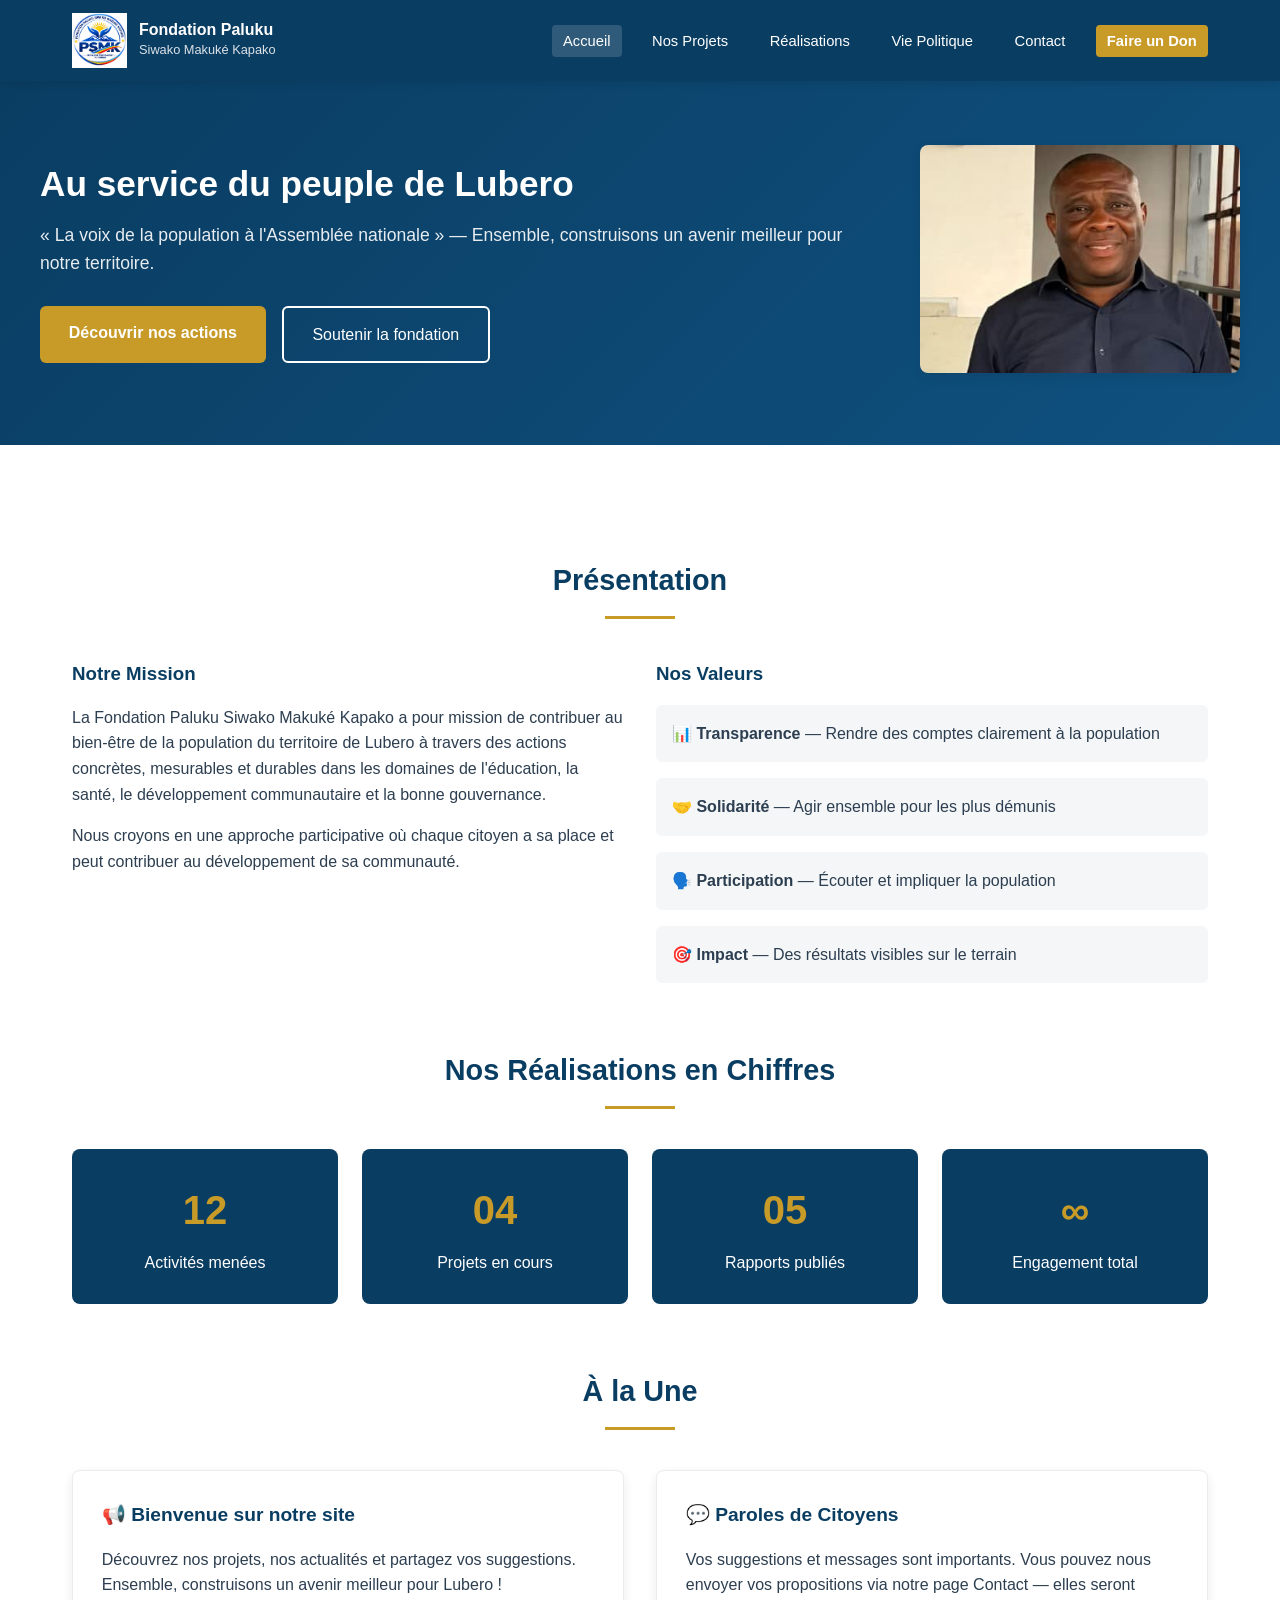
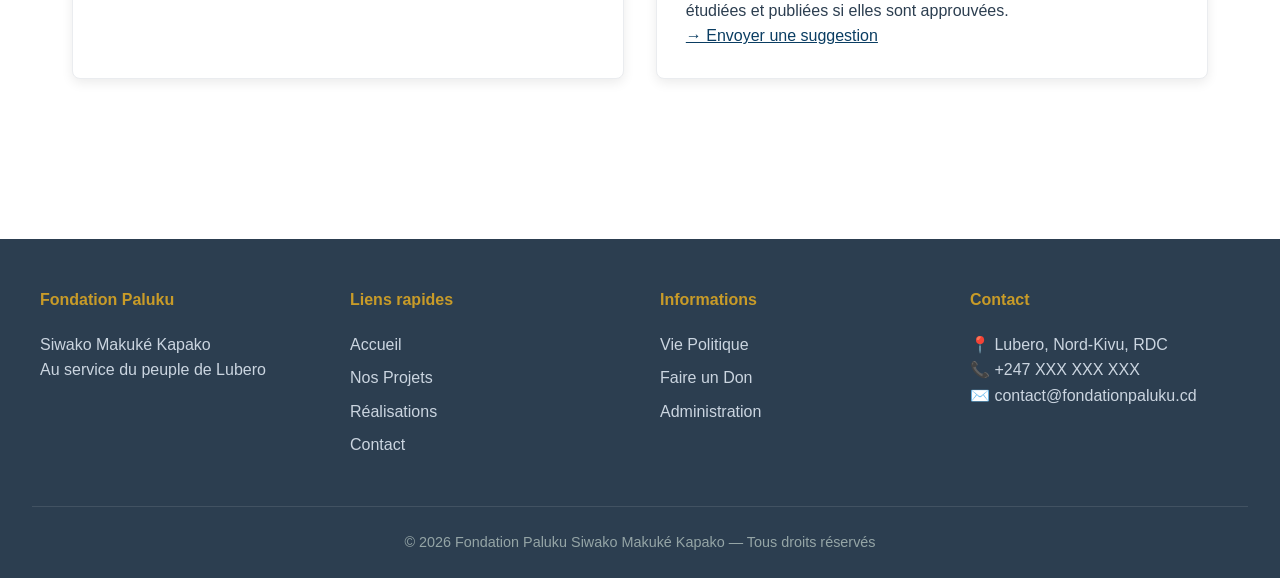
==== index.html @ eabc1c88 "Add files via upload" ====
<!DOCTYPE html>
<html lang="fr">
<head>
  <meta charset="UTF-8">
  <meta name="viewport" content="width=device-width, initial-scale=1.0">
  <title>Accueil — Fondation Paluku Siwako Makuké Kapako</title>
  <link rel="stylesheet" href="style.css">
</head>
<body>

  <header>
    <div class="header-contenu">
      <div class="logo-conteneur">
        <!-- Remplacez par votre logo : <img src="images/logo.png" alt="Logo Fondation" class="logo"> -->
        <img src="logo.png" alt="Logo Fondation Paluku" class="logo">

        <div class="header-titre">
          <h1>Fondation Paluku</h1>
          <p>Siwako Makuké Kapako</p>
        </div>
      </div>
      <nav>
        <ul>
          <li><a href="index.html" class="actif">Accueil</a></li>
          <li><a href="projets.html">Nos Projets</a></li>
          <li><a href="realisations.html">Réalisations</a></li>
          <li><a href="vie-politique.html">Vie Politique</a></li>
          <li><a href="contact.html">Contact</a></li>
          <li><a href="faire-un-don.html" class="bouton-don">Faire un Don</a></li>
        </ul>
      </nav>
    </div>
  </header>

  <section class="hero">
    <div class="hero-contenu">
      <div class="hero-texte">
        <h2>Au service du peuple de Lubero</h2>
        <p>« La voix de la population à l'Assemblée nationale » — Ensemble, construisons un avenir meilleur pour notre territoire.</p>
        <div class="bouton-groupe">
          <a href="projets.html" class="bouton-primaire">Découvrir nos actions</a>
          <a href="faire-un-don.html" class="bouton-secondaire">Soutenir la fondation</a>
        </div>
      </div>
      <div>
        <!-- Remplacez par la photo de l'Honorable Paluku : <img src="images/depute.jpg" alt="Honorable Paluku Siwako Makuké Kapako" class="photo-honorable"> -->
        <img src="depute.png" alt="Honorable Paluku Siwako Makuké Kapako" class="photo-honorable">

      </div>
    </div>
  </section>

  <main>
    <section>
      <h2 class="titre-section">Présentation</h2>
      <div class="grille-2">
        <div>
          <h3 style="color:#0A3D62; margin-bottom:1rem;">Notre Mission</h3>
          <p style="margin-bottom:1rem;">La Fondation Paluku Siwako Makuké Kapako a pour mission de contribuer au bien-être de la population du territoire de Lubero à travers des actions concrètes, mesurables et durables dans les domaines de l'éducation, la santé, le développement communautaire et la bonne gouvernance.</p>
          <p>Nous croyons en une approche participative où chaque citoyen a sa place et peut contribuer au développement de sa communauté.</p>
        </div>
        <div>
          <h3 style="color:#0A3D62; margin-bottom:1rem;">Nos Valeurs</h3>
          <div style="display:grid; gap:1rem;">
            <div style="padding:1rem; background:#F4F6F8; border-radius:6px;"><strong>📊 Transparence</strong> — Rendre des comptes clairement à la population</div>
            <div style="padding:1rem; background:#F4F6F8; border-radius:6px;"><strong>🤝 Solidarité</strong> — Agir ensemble pour les plus démunis</div>
            <div style="padding:1rem; background:#F4F6F8; border-radius:6px;"><strong>🗣️ Participation</strong> — Écouter et impliquer la population</div>
            <div style="padding:1rem; background:#F4F6F8; border-radius:6px;"><strong>🎯 Impact</strong> — Des résultats visibles sur le terrain</div>
          </div>
        </div>
      </div>
    </section>

    <section>
      <h2 class="titre-section">Nos Réalisations en Chiffres</h2>
      <div class="grille-stats">
        <div class="carte-stat">
          <div class="chiffre">12</div>
          <p>Activités menées</p>
        </div>
        <div class="carte-stat">
          <div class="chiffre">04</div>
          <p>Projets en cours</p>
        </div>
        <div class="carte-stat">
          <div class="chiffre">05</div>
          <p>Rapports publiés</p>
        </div>
        <div class="carte-stat">
          <div class="chiffre">∞</div>
          <p>Engagement total</p>
        </div>
      </div>
    </section>

    <section>
      <h2 class="titre-section">À la Une</h2>
      <div class="grille-2">
        <div class="carte">
          <h3>📢 Bienvenue sur notre site</h3>
          <p>Découvrez nos projets, nos actualités et partagez vos suggestions. Ensemble, construisons un avenir meilleur pour Lubero !</p>
        </div>
        <div class="carte">
          <h3>💬 Paroles de Citoyens</h3>
          <p>Vos suggestions et messages sont importants. Vous pouvez nous envoyer vos propositions via notre page Contact — elles seront étudiées et publiées si elles sont approuvées.</p>
          <a href="contact.html" style="color:#0A3D62; font-weight:500;">→ Envoyer une suggestion</a>
        </div>
      </div>
    </section>
  </main>

  <footer>
    <div class="footer-contenu">
      <div class="footer-col">
        <h4>Fondation Paluku</h4>
        <p>Siwako Makuké Kapako<br>Au service du peuple de Lubero</p>
      </div>
      <div class="footer-col">
        <h4>Liens rapides</h4>
        <a href="index.html">Accueil</a>
        <a href="projets.html">Nos Projets</a>
        <a href="realisations.html">Réalisations</a>
        <a href="contact.html">Contact</a>
      </div>
      <div class="footer-col">
        <h4>Informations</h4>
        <a href="vie-politique.html">Vie Politique</a>
        <a href="faire-un-don.html">Faire un Don</a>
        <a href="admin.html">Administration</a>
      </div>
      <div class="footer-col">
        <h4>Contact</h4>
        <p>📍 Lubero, Nord-Kivu, RDC<br>📞 +247 XXX XXX XXX<br>✉️ contact@fondationpaluku.cd</p>
      </div>
    </div>
    <div class="footer-bas">
      © 2026 Fondation Paluku Siwako Makuké Kapako — Tous droits réservés
    </div>
  </footer>

</body>
</html>
---- style.css ----
/* ===== STYLE GLOBALE — FONDATION PALUKU ===== */
:root {
  --bleu-fond: #0A3D62;
  --or: #C89B28;
  --blanc: #FFFFFF;
  --gris-clair: #F4F6F8;
  --gris-fonce: #2C3E50;
  --succes: #27AE60;
  --erreur: #E74C3C;
  --ombre: 0 4px 12px rgba(0,0,0,0.08);
}

* {
  margin: 0;
  padding: 0;
  box-sizing: border-box;
  font-family: 'Segoe UI', Roboto, Arial, sans-serif;
}

body {
  color: var(--gris-fonce);
  line-height: 1.6;
  background: var(--blanc);
}

/* ===== EN-TÊTE & NAVIGATION ===== */
header {
  background: var(--bleu-fond);
  color: var(--blanc);
  position: sticky;
  top: 0;
  z-index: 100;
  box-shadow: 0 2px 8px rgba(0,0,0,0.1);
}

.header-contenu {
  max-width: 1200px;
  margin: 0 auto;
  padding: 0.8rem 2rem;
  display: flex;
  align-items: center;
  justify-content: space-between;
}

.logo-conteneur {
  display: flex;
  align-items: center;
  gap: 12px;
}

.logo {
  height: 55px;
  width: auto;
}

.header-titre h1 {
  font-size: 1rem;
  font-weight: 600;
  line-height: 1.3;
}

.header-titre p {
  font-size: 0.8rem;
  opacity: 0.85;
}

nav ul {
  display: flex;
  list-style: none;
  gap: 1.2rem;
  flex-wrap: wrap;
}

nav a {
  color: var(--blanc);
  text-decoration: none;
  font-size: 0.92rem;
  padding: 0.5rem 0.7rem;
  border-radius: 4px;
  transition: background 0.3s;
}

nav a:hover, nav a.actif {
  background: rgba(255,255,255,0.15);
}

.bouton-don {
  background: var(--or);
  color: var(--blanc) !important;
  font-weight: 600;
}

.bouton-don:hover {
  background: #B08620;
}

/* ===== SECTION HERO / BANNIÈRE ===== */
.hero {
  background: linear-gradient(135deg, var(--bleu-fond) 0%, #0F5180 100%);
  color: var(--blanc);
  padding: 4rem 2rem;
}

.hero-contenu {
  max-width: 1200px;
  margin: 0 auto;
  display: grid;
  grid-template-columns: 1fr 320px;
  gap: 3rem;
  align-items: center;
}

.hero-texte h2 {
  font-size: 2.2rem;
  margin-bottom: 1rem;
  line-height: 1.2;
}

.hero-texte p {
  font-size: 1.1rem;
  opacity: 0.9;
  margin-bottom: 1.8rem;
}

.photo-honorable {
  width: 100%;
  border-radius: 8px;
  box-shadow: var(--ombre);
  object-fit: cover;
}

.bouton-groupe {
  display: flex;
  gap: 1rem;
  flex-wrap: wrap;
}

.bouton-primaire {
  background: var(--or);
  color: var(--blanc);
  padding: 0.85rem 1.8rem;
  border-radius: 6px;
  text-decoration: none;
  font-weight: 600;
  transition: transform 0.2s;
}

.bouton-primaire:hover {
  transform: translateY(-2px);
}

.bouton-secondaire {
  background: transparent;
  color: var(--blanc);
  border: 2px solid var(--blanc);
  padding: 0.85rem 1.8rem;
  border-radius: 6px;
  text-decoration: none;
  font-weight: 500;
}

.bouton-secondaire:hover {
  background: rgba(255,255,255,0.1);
}

/* ===== CONTENU PRINCIPAL ===== */
main {
  max-width: 1200px;
  margin: 0 auto;
  padding: 3rem 2rem;
}

section {
  margin-bottom: 4rem;
}

.titre-section {
  text-align: center;
  font-size: 1.8rem;
  color: var(--bleu-fond);
  margin-bottom: 2.5rem;
  position: relative;
}

.titre-section::after {
  content: '';
  display: block;
  width: 70px;
  height: 3px;
  background: var(--or);
  margin: 0.8rem auto 0;
}

/* ===== CARTES & GRILLES ===== */
.grille-2 {
  display: grid;
  grid-template-columns: repeat(auto-fit, minmax(300px, 1fr));
  gap: 2rem;
}

.grille-3 {
  display: grid;
  grid-template-columns: repeat(auto-fit, minmax(280px, 1fr));
  gap: 1.8rem;
}

.carte {
  background: var(--blanc);
  border-radius: 8px;
  padding: 1.8rem;
  box-shadow: var(--ombre);
  border: 1px solid #EAECEF;
  transition: transform 0.3s;
}

.carte:hover {
  transform: translateY(-5px);
}

.carte h3 {
  color: var(--bleu-fond);
  margin-bottom: 1rem;
  font-size: 1.2rem;
}

/* ===== STATISTIQUES ===== */
.grille-stats {
  display: grid;
  grid-template-columns: repeat(4, 1fr);
  gap: 1.5rem;
  text-align: center;
}

.carte-stat {
  background: var(--bleu-fond);
  color: var(--blanc);
  padding: 1.8rem;
  border-radius: 8px;
}

.carte-stat .chiffre {
  font-size: 2.5rem;
  font-weight: 700;
  color: var(--or);
  margin-bottom: 0.5rem;
}

@media (max-width: 900px) {
  .grille-stats {
    grid-template-columns: repeat(2, 1fr);
  }
  .hero-contenu {
    grid-template-columns: 1fr;
  }
  nav ul {
    gap: 0.3rem;
  }
}

@media (max-width: 480px) {
  .grille-stats {
    grid-template-columns: 1fr;
  }
  .header-contenu {
    flex-wrap: wrap;
    gap: 0.5rem;
    justify-content: center;
  }
}

/* ===== FORMULAIRES ===== */
form label {
  display: block;
  margin-bottom: 0.5rem;
  font-weight: 500;
}

form input, form select, form textarea {
  width: 100%;
  padding: 0.85rem;
  margin-bottom: 1.2rem;
  border: 1px solid #CBD5E0;
  border-radius: 6px;
  font-size: 1rem;
}

form input:focus, form select:focus, form textarea:focus {
  outline: none;
  border-color: var(--bleu-fond);
}

form button {
  background: var(--bleu-fond);
  color: var(--blanc);
  border: none;
  padding: 0.9rem 2rem;
  border-radius: 6px;
  font-size: 1rem;
  font-weight: 600;
  cursor: pointer;
  transition: background 0.3s;
}

form button:hover {
  background: #0C4A8C;
}

/* ===== INFOS PAIEMENT ===== */
.infos-paiement {
  background: var(--gris-clair);
  padding: 1.5rem;
  border-radius: 6px;
  margin-top: 1rem;
  display: none;
}

.infos-paiement.visible {
  display: block;
  animation: fadeIn 0.3s ease;
}

@keyframes fadeIn {
  from { opacity: 0; transform: translateY(10px); }
  to { opacity: 1; transform: translateY(0); }
}

/* ===== TABLEAU ADMIN ===== */
.tableau-admin {
  width: 100%;
  border-collapse: collapse;
  margin-top: 1.5rem;
}

.tableau-admin th, .tableau-admin td {
  padding: 0.9rem;
  text-align: left;
  border-bottom: 1px solid #E2E8F0;
}

.tableau-admin th {
  background: var(--gris-clair);
  color: var(--bleu-fond);
  font-weight: 600;
}

.bouton-voir { background: var(--succes); color: white; border: none; padding: 0.4rem 0.8rem; border-radius: 4px; margin-right: 0.4rem; cursor: pointer; }
.bouton-suppr { background: var(--erreur); color: white; border: none; padding: 0.4rem 0.8rem; border-radius: 4px; cursor: pointer; }

/* ===== PIED DE PAGE ===== */
footer {
  background: var(--gris-fonce);
  color: var(--blanc);
  padding: 3rem 2rem 1.5rem;
  margin-top: 3rem;
}

.footer-contenu {
  max-width: 1200px;
  margin: 0 auto;
  display: grid;
  grid-template-columns: repeat(auto-fit, minmax(250px, 1fr));
  gap: 2.5rem;
}

.footer-col h4 {
  margin-bottom: 1.2rem;
  color: var(--or);
}

.footer-col p, .footer-col a {
  color: #CBD5E0;
  text-decoration: none;
  margin-bottom: 0.5rem;
  display: block;
}

.footer-col a:hover {
  color: var(--blanc);
}

.footer-bas {
  text-align: center;
  margin-top: 2.5rem;
  padding-top: 1.5rem;
  border-top: 1px solid rgba(255,255,255,0.1);
  font-size: 0.9rem;
  color: #95A5A6;
}

/* ===== MESSAGES ===== */
.message {
  padding: 1rem;
  border-radius: 6px;
  margin: 1rem 0;
  display: none;
}

.message.succes { background: #E8F8F0; color: #1B7047; border: 1px solid #B7EBCE; }
.message.erreur { background: #FDECEC; color: #912D2B; border: 1px solid #F8C0C0; }
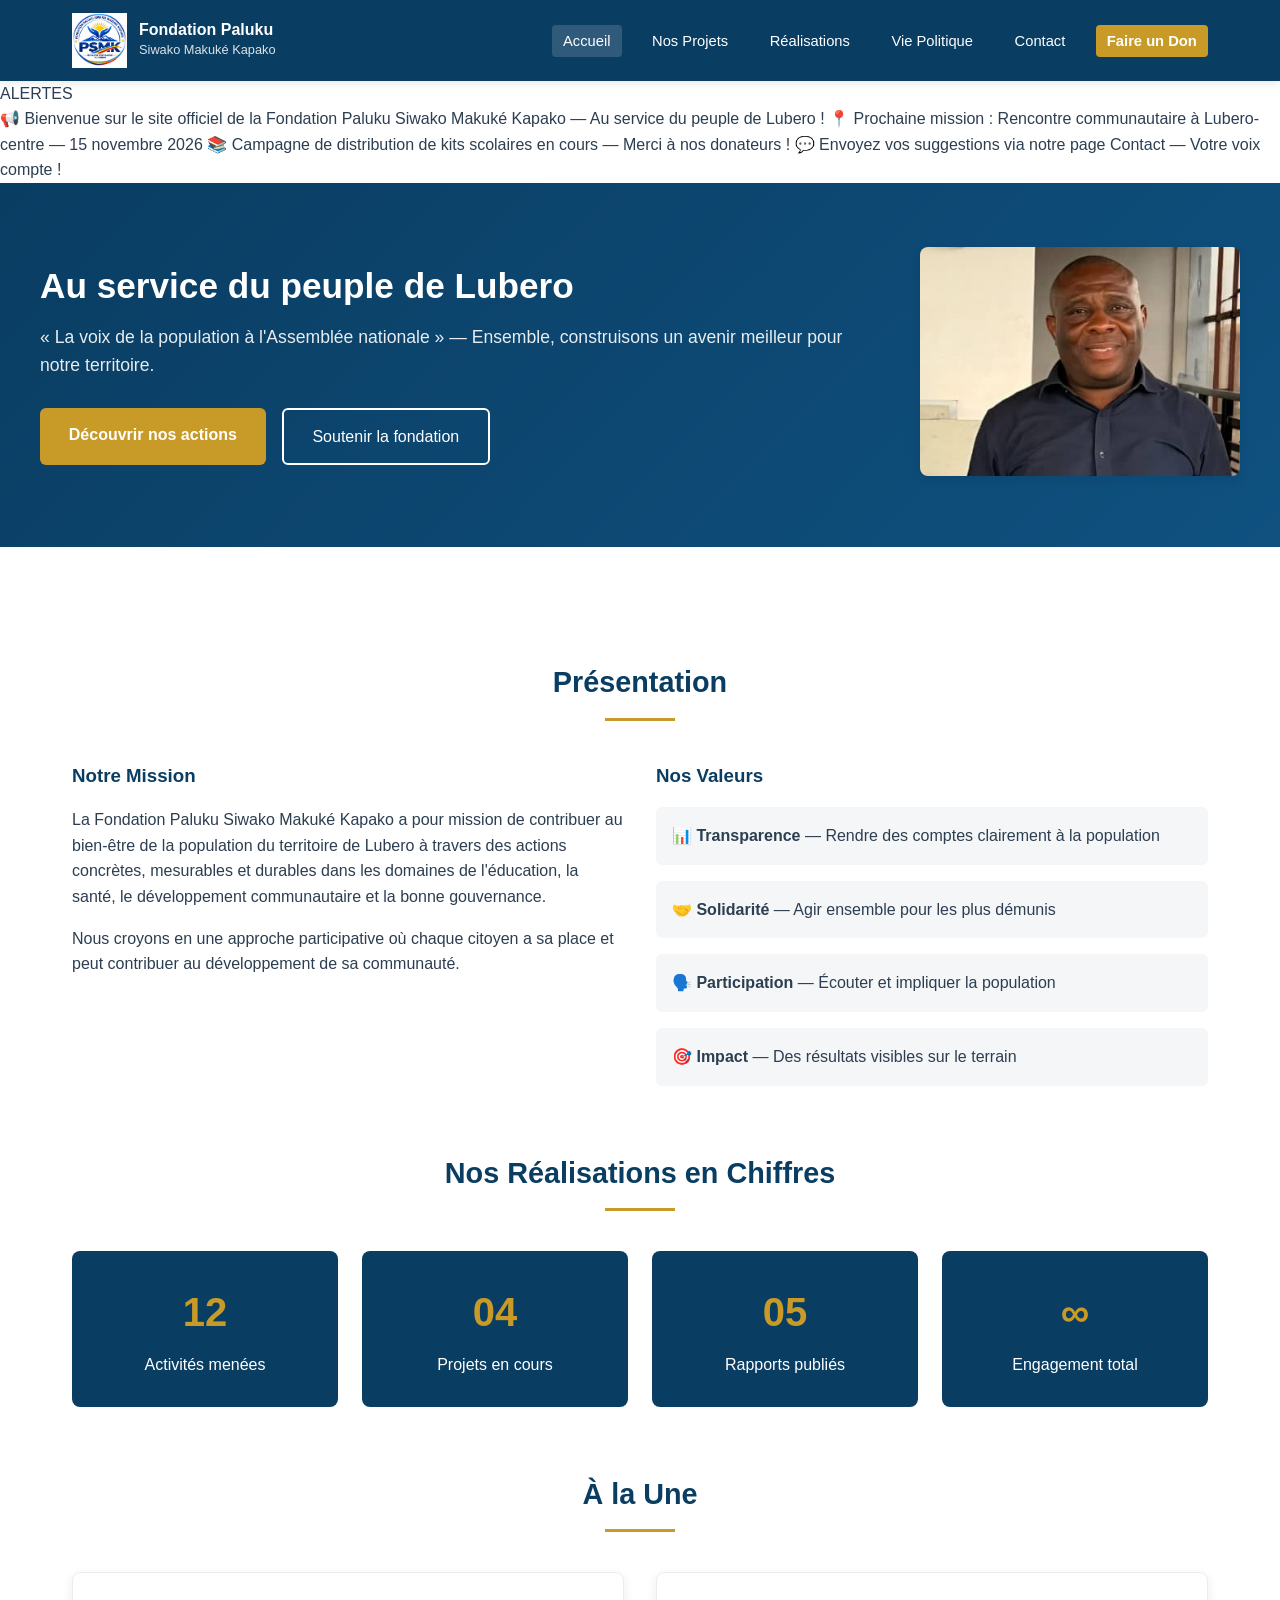
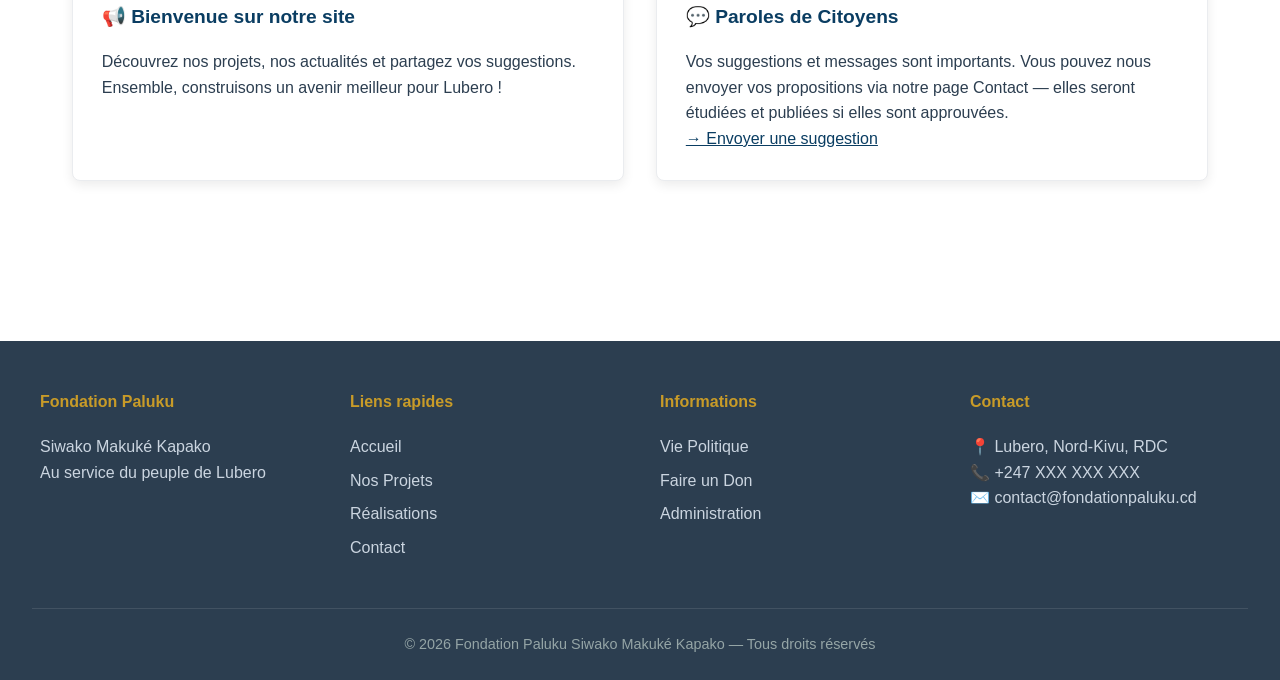
==== commit 64a481df: "index.html" ====
--- a/index.html
+++ b/index.html
@@ -31,7 +31,19 @@
       </nav>
     </div>
   </header>
-
+<!-- ===== BARRE ALERTES & ACTUALITÉS ===== -->
+<div class="barre-alertes">
+  <div class="etiquette-alerte">
+    <span class="point-clignotant"></span>
+    ALERTES
+  </div>
+  <div class="contenu-actualites">
+    <span class="item-actu">📢 Bienvenue sur le site officiel de la Fondation Paluku Siwako Makuké Kapako — Au service du peuple de Lubero !</span>
+    <span class="item-actu">📍 Prochaine mission : Rencontre communautaire à Lubero-centre — 15 novembre 2026</span>
+    <span class="item-actu">📚 Campagne de distribution de kits scolaires en cours — Merci à nos donateurs !</span>
+    <span class="item-actu">💬 Envoyez vos suggestions via notre page Contact — Votre voix compte !</span>
+  </div>
+</div>
   <section class="hero">
     <div class="hero-contenu">
       <div class="hero-texte">
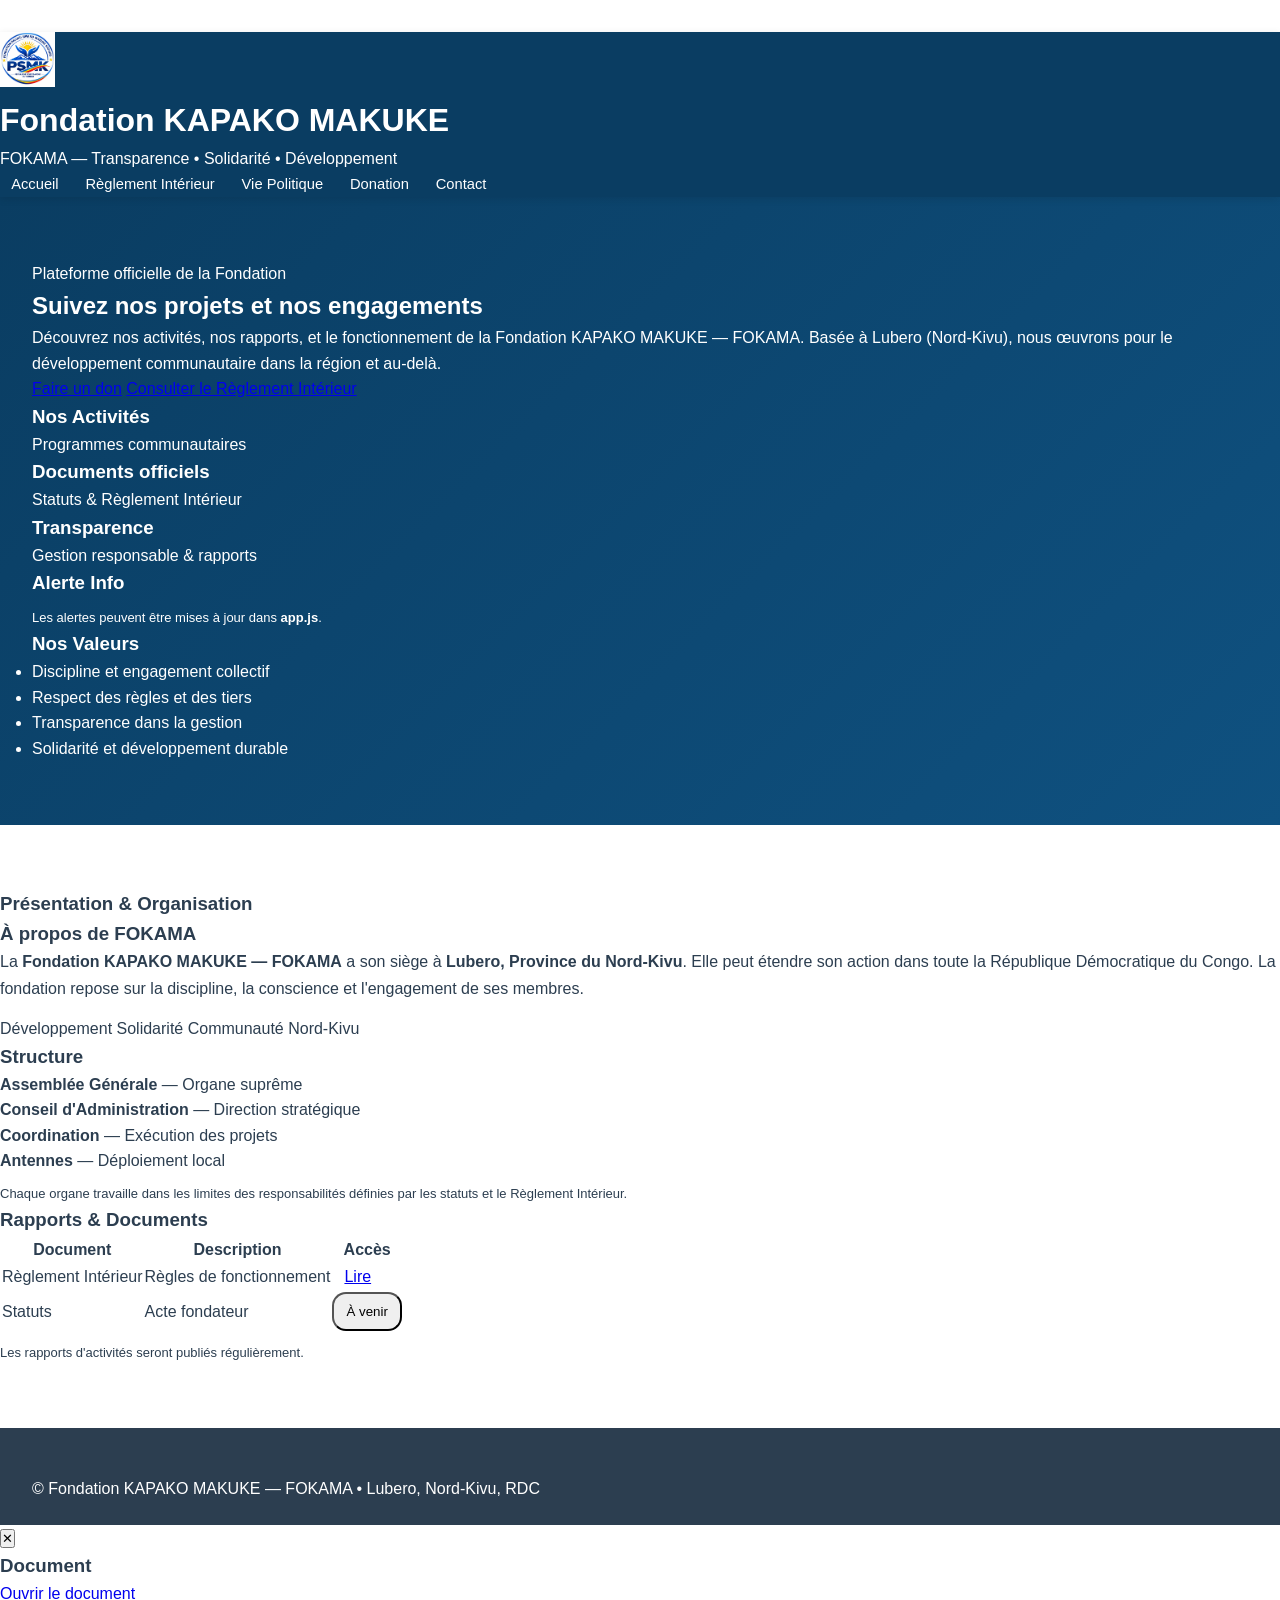
==== commit 09c91279: "index.html" ====
--- a/index.html
+++ b/index.html
@@ -1,154 +1,164 @@
-<!DOCTYPE html>
+<!doctype html>
 <html lang="fr">
 <head>
-  <meta charset="UTF-8">
-  <meta name="viewport" content="width=device-width, initial-scale=1.0">
-  <title>Accueil — Fondation Paluku Siwako Makuké Kapako</title>
-  <link rel="stylesheet" href="style.css">
+    <meta charset="utf-8" />
+    <meta name="viewport" content="width=device-width,initial-scale=1" />
+    <title>Accueil • Fondation KAPAKO MAKUKE — FOKAMA</title>
+    <link rel="stylesheet" href="style.css" />
 </head>
 <body>
 
-  <header>
-    <div class="header-contenu">
-      <div class="logo-conteneur">
-        <!-- Remplacez par votre logo : <img src="images/logo.png" alt="Logo Fondation" class="logo"> -->
-        <img src="logo.png" alt="Logo Fondation Paluku" class="logo">
+    <header class="header">
+        <div class="header-inner">
+            <div class="brand">
+                <img class="logo" src="logo.png" alt="Logo Fondation FOKAMA" />
+                <div>
+                    <h1>Fondation KAPAKO MAKUKE</h1>
+                    <div class="sub">FOKAMA — Transparence • Solidarité • Développement</div>
+                </div>
+            </div>
 
-        <div class="header-titre">
-          <h1>Fondation Paluku</h1>
-          <p>Siwako Makuké Kapako</p>
+            <nav class="nav">
+                <a href="accueil.html">Accueil</a>
+                <a href="reglement-interieur.html">Règlement Intérieur</a>
+                <a href="politique.html">Vie Politique</a>
+                <a href="donation.html">Donation</a>
+                <a href="contact.html">Contact</a>
+            </nav>
         </div>
-      </div>
-      <nav>
-        <ul>
-          <li><a href="index.html" class="actif">Accueil</a></li>
-          <li><a href="projets.html">Nos Projets</a></li>
-          <li><a href="realisations.html">Réalisations</a></li>
-          <li><a href="vie-politique.html">Vie Politique</a></li>
-          <li><a href="contact.html">Contact</a></li>
-          <li><a href="faire-un-don.html" class="bouton-don">Faire un Don</a></li>
-        </ul>
-      </nav>
+    </header>
+
+    <div class="wrap">
+        <section class="hero">
+            <div class="panel hero-left">
+                <div class="kicker"><span class="dot"></span>Plateforme officielle de la Fondation</div>
+                <h2 class="hero-title">Suivez nos projets et nos engagements</h2>
+                <p class="hero-text">
+                    Découvrez nos activités, nos rapports, et le fonctionnement de la Fondation 
+                    KAPAKO MAKUKE — FOKAMA. Basée à Lubero (Nord-Kivu), nous œuvrons pour 
+                    le développement communautaire dans la région et au-delà.
+                </p>
+
+                <div class="cta">
+                    <a class="btn btn-primary" href="donation.html">Faire un don</a>
+                    <a class="btn btn-ghost" href="reglement-interieur.html">Consulter le Règlement Intérieur</a>
+                </div>
+
+                <div class="hr"></div>
+
+                <div class="grid" style="grid-template-columns:repeat(3, 1fr); margin-top:0;">
+                    <div class="card">
+                        <h3>Nos Activités</h3>
+                        <p class="muted">Programmes communautaires</p>
+                    </div>
+                    <div class="card">
+                        <h3>Documents officiels</h3>
+                        <p class="muted">Statuts & Règlement Intérieur</p>
+                    </div>
+                    <div class="card">
+                        <h3>Transparence</h3>
+                        <p class="muted">Gestion responsable & rapports</p>
+                    </div>
+                </div>
+            </div>
+
+            <div class="hero-right">
+                <div class="card">
+                    <h3>Alerte Info</h3>
+                    <ul class="list" id="alertes"></ul>
+                    <p class="muted" style="margin-top:10px; font-size:13px;">Les alertes peuvent être mises à jour dans <b>app.js</b>.</p>
+                </div>
+
+                <div class="card">
+                    <h3>Nos Valeurs</h3>
+                    <ul class="list">
+                        <li>Discipline et engagement collectif</li>
+                        <li>Respect des règles et des tiers</li>
+                        <li>Transparence dans la gestion</li>
+                        <li>Solidarité et développement durable</li>
+                    </ul>
+                </div>
+            </div>
+        </section>
+
+        <h3 class="section-title">Présentation & Organisation</h3>
+        <section class="grid">
+            <div class="card">
+                <h3>À propos de FOKAMA</h3>
+                <p class="muted" style="line-height:1.65;">
+                    La <b>Fondation KAPAKO MAKUKE — FOKAMA</b> a son siège à <b>Lubero, Province du Nord-Kivu</b>. 
+                    Elle peut étendre son action dans toute la République Démocratique du Congo. 
+                    La fondation repose sur la discipline, la conscience et l'engagement de ses membres.
+                </p>
+                <div class="badges" style="margin-top:14px;">
+                    <span class="badge">Développement</span>
+                    <span class="badge">Solidarité</span>
+                    <span class="badge">Communauté</span>
+                    <span class="badge">Nord-Kivu</span>
+                </div>
+            </div>
+
+            <div class="card">
+                <h3>Structure</h3>
+                <ul class="list">
+                    <li><b>Assemblée Générale</b> — Organe suprême</li>
+                    <li><b>Conseil d'Administration</b> — Direction stratégique</li>
+                    <li><b>Coordination</b> — Exécution des projets</li>
+                    <li><b>Antennes</b> — Déploiement local</li>
+                </ul>
+                <p class="muted" style="margin-top:10px; font-size:13px;">
+                    Chaque organe travaille dans les limites des responsabilités définies par les statuts et le Règlement Intérieur.
+                </p>
+            </div>
+
+            <div class="card">
+                <h3>Rapports & Documents</h3>
+                <table class="table">
+                    <thead>
+                        <tr>
+                            <th>Document</th>
+                            <th>Description</th>
+                            <th>Accès</th>
+                        </tr>
+                    </thead>
+                    <tbody>
+                        <tr>
+                            <td>Règlement Intérieur</td>
+                            <td class="muted">Règles de fonctionnement</td>
+                            <td>
+                                <a href="reglement-interieur.html" class="btn btn-primary" style="padding:10px 12px; border-radius:14px;">Lire</a>
+                            </td>
+                        </tr>
+                        <tr>
+                            <td>Statuts</td>
+                            <td class="muted">Acte fondateur</td>
+                            <td>
+                                <button class="btn btn-primary" style="padding:10px 12px; border-radius:14px;"
+                                    data-modal="statuts" data-title="Statuts de la Fondation" type="button">À venir</button>
+                            </td>
+                        </tr>
+                    </tbody>
+                </table>
+                <p class="muted" style="margin-top:10px; font-size:13px;">
+                    Les rapports d'activités seront publiés régulièrement.
+                </p>
+            </div>
+        </section>
     </div>
-  </header>
-<!-- ===== BARRE ALERTES & ACTUALITÉS ===== -->
-<div class="barre-alertes">
-  <div class="etiquette-alerte">
-    <span class="point-clignotant"></span>
-    ALERTES
-  </div>
-  <div class="contenu-actualites">
-    <span class="item-actu">📢 Bienvenue sur le site officiel de la Fondation Paluku Siwako Makuké Kapako — Au service du peuple de Lubero !</span>
-    <span class="item-actu">📍 Prochaine mission : Rencontre communautaire à Lubero-centre — 15 novembre 2026</span>
-    <span class="item-actu">📚 Campagne de distribution de kits scolaires en cours — Merci à nos donateurs !</span>
-    <span class="item-actu">💬 Envoyez vos suggestions via notre page Contact — Votre voix compte !</span>
-  </div>
-</div>
-  <section class="hero">
-    <div class="hero-contenu">
-      <div class="hero-texte">
-        <h2>Au service du peuple de Lubero</h2>
-        <p>« La voix de la population à l'Assemblée nationale » — Ensemble, construisons un avenir meilleur pour notre territoire.</p>
-        <div class="bouton-groupe">
-          <a href="projets.html" class="bouton-primaire">Découvrir nos actions</a>
-          <a href="faire-un-don.html" class="bouton-secondaire">Soutenir la fondation</a>
+
+    <footer class="footer">
+        © <span id="year"></span> Fondation KAPAKO MAKUKE — FOKAMA • Lubero, Nord-Kivu, RDC
+    </footer>
+
+    <div id="modal" class="modal" aria-hidden="true">
+        <div class="modal-content">
+            <button class="modal-close" type="button" aria-label="Fermer">✕</button>
+            <h3 id="modalTitle">Document</h3>
+            <p id="modalText"></p>
+            <a id="modalLink" href="#" target="_blank" rel="noreferrer" class="btn btn-ghost" style="margin-top:10px;">Ouvrir le document</a>
         </div>
-      </div>
-      <div>
-        <!-- Remplacez par la photo de l'Honorable Paluku : <img src="images/depute.jpg" alt="Honorable Paluku Siwako Makuké Kapako" class="photo-honorable"> -->
-        <img src="depute.png" alt="Honorable Paluku Siwako Makuké Kapako" class="photo-honorable">
+    </div>
 
-      </div>
-    </div>
-  </section>
-
-  <main>
-    <section>
-      <h2 class="titre-section">Présentation</h2>
-      <div class="grille-2">
-        <div>
-          <h3 style="color:#0A3D62; margin-bottom:1rem;">Notre Mission</h3>
-          <p style="margin-bottom:1rem;">La Fondation Paluku Siwako Makuké Kapako a pour mission de contribuer au bien-être de la population du territoire de Lubero à travers des actions concrètes, mesurables et durables dans les domaines de l'éducation, la santé, le développement communautaire et la bonne gouvernance.</p>
-          <p>Nous croyons en une approche participative où chaque citoyen a sa place et peut contribuer au développement de sa communauté.</p>
-        </div>
-        <div>
-          <h3 style="color:#0A3D62; margin-bottom:1rem;">Nos Valeurs</h3>
-          <div style="display:grid; gap:1rem;">
-            <div style="padding:1rem; background:#F4F6F8; border-radius:6px;"><strong>📊 Transparence</strong> — Rendre des comptes clairement à la population</div>
-            <div style="padding:1rem; background:#F4F6F8; border-radius:6px;"><strong>🤝 Solidarité</strong> — Agir ensemble pour les plus démunis</div>
-            <div style="padding:1rem; background:#F4F6F8; border-radius:6px;"><strong>🗣️ Participation</strong> — Écouter et impliquer la population</div>
-            <div style="padding:1rem; background:#F4F6F8; border-radius:6px;"><strong>🎯 Impact</strong> — Des résultats visibles sur le terrain</div>
-          </div>
-        </div>
-      </div>
-    </section>
-
-    <section>
-      <h2 class="titre-section">Nos Réalisations en Chiffres</h2>
-      <div class="grille-stats">
-        <div class="carte-stat">
-          <div class="chiffre">12</div>
-          <p>Activités menées</p>
-        </div>
-        <div class="carte-stat">
-          <div class="chiffre">04</div>
-          <p>Projets en cours</p>
-        </div>
-        <div class="carte-stat">
-          <div class="chiffre">05</div>
-          <p>Rapports publiés</p>
-        </div>
-        <div class="carte-stat">
-          <div class="chiffre">∞</div>
-          <p>Engagement total</p>
-        </div>
-      </div>
-    </section>
-
-    <section>
-      <h2 class="titre-section">À la Une</h2>
-      <div class="grille-2">
-        <div class="carte">
-          <h3>📢 Bienvenue sur notre site</h3>
-          <p>Découvrez nos projets, nos actualités et partagez vos suggestions. Ensemble, construisons un avenir meilleur pour Lubero !</p>
-        </div>
-        <div class="carte">
-          <h3>💬 Paroles de Citoyens</h3>
-          <p>Vos suggestions et messages sont importants. Vous pouvez nous envoyer vos propositions via notre page Contact — elles seront étudiées et publiées si elles sont approuvées.</p>
-          <a href="contact.html" style="color:#0A3D62; font-weight:500;">→ Envoyer une suggestion</a>
-        </div>
-      </div>
-    </section>
-  </main>
-
-  <footer>
-    <div class="footer-contenu">
-      <div class="footer-col">
-        <h4>Fondation Paluku</h4>
-        <p>Siwako Makuké Kapako<br>Au service du peuple de Lubero</p>
-      </div>
-      <div class="footer-col">
-        <h4>Liens rapides</h4>
-        <a href="index.html">Accueil</a>
-        <a href="projets.html">Nos Projets</a>
-        <a href="realisations.html">Réalisations</a>
-        <a href="contact.html">Contact</a>
-      </div>
-      <div class="footer-col">
-        <h4>Informations</h4>
-        <a href="vie-politique.html">Vie Politique</a>
-        <a href="faire-un-don.html">Faire un Don</a>
-        <a href="admin.html">Administration</a>
-      </div>
-      <div class="footer-col">
-        <h4>Contact</h4>
-        <p>📍 Lubero, Nord-Kivu, RDC<br>📞 +247 XXX XXX XXX<br>✉️ contact@fondationpaluku.cd</p>
-      </div>
-    </div>
-    <div class="footer-bas">
-      © 2026 Fondation Paluku Siwako Makuké Kapako — Tous droits réservés
-    </div>
-  </footer>
-
+    <script src="app.js"></script>
 </body>
 </html>
--- a/style.css
+++ b/style.css
@@ -397,3 +397,105 @@
 
 .message.succes { background: #E8F8F0; color: #1B7047; border: 1px solid #B7EBCE; }
 .message.erreur { background: #FDECEC; color: #912D2B; border: 1px solid #F8C0C0; }
+
+/* ===== BARRE ALERTES FIXE EN HAUT — VERSION COMPACTE ===== */
+.barre-alertes {
+  background: #FFF3CD;
+  border-bottom: 2px solid #C89B28;
+  color: #0A3D62;
+  padding: 0.35rem 0;
+  overflow: hidden;
+  position: fixed;
+  top: 0;
+  left: 0;
+  width: 100%;
+  z-index: 999;
+  display: flex;
+  align-items: center;
+}
+
+/* Étiquette ALERTES compacte */
+.etiquette-alerte {
+  background: #C89B28;
+  color: #FFFFFF;
+  font-weight: 700;
+  font-size: 0.8rem;
+  padding: 0.25rem 0.8rem;
+  margin-left: 0;
+  display: flex;
+  align-items: center;
+  gap: 0.4rem;
+  flex-shrink: 0;
+  z-index: 2;
+}
+
+/* Point clignotant plus petit */
+.point-clignotant {
+  width: 7px;
+  height: 7px;
+  background: #E74C3C;
+  border-radius: 50%;
+  animation: clignoter 1s ease-in-out infinite;
+}
+
+@keyframes clignoter {
+  0%, 100% { opacity: 1; background: #E74C3C; box-shadow: 0 0 4px #E74C3C; }
+  50% { opacity: 0.4; background: #F39C12; box-shadow: 0 0 0 transparent; }
+}
+
+/* Actualités défilantes */
+.contenu-actualites {
+  display: flex;
+  gap: 4rem;
+  white-space: nowrap;
+  animation: defilement 35s linear infinite;
+  padding-left: 1.5rem;
+}
+
+.contenu-actualites:hover {
+  animation-play-state: paused;
+}
+
+.item-actu {
+  display: inline-block;
+  padding: 0 1rem;
+  font-weight: 500;
+  font-size: 0.85rem;
+}
+
+@keyframes defilement {
+  0% { transform: translateX(0); }
+  100% { transform: translateX(-50%); }
+}
+
+/* Décalage réduit */
+body {
+  padding-top: 32px;
+}
+
+/* Responsive mobile */
+@media (max-width: 768px) {
+  .barre-alertes {
+    padding: 0.25rem 0;
+  }
+  .etiquette-alerte {
+    font-size: 0.7rem;
+    padding: 0.2rem 0.6rem;
+  }
+  .point-clignotant {
+    width: 6px;
+    height: 6px;
+  }
+  .item-actu {
+    font-size: 0.75rem;
+  }
+  .contenu-actualites {
+    animation-duration: 25s;
+    gap: 2rem;
+    padding-left: 1rem;
+  }
+  body {
+    padding-top: 26px;
+  }
+}
+
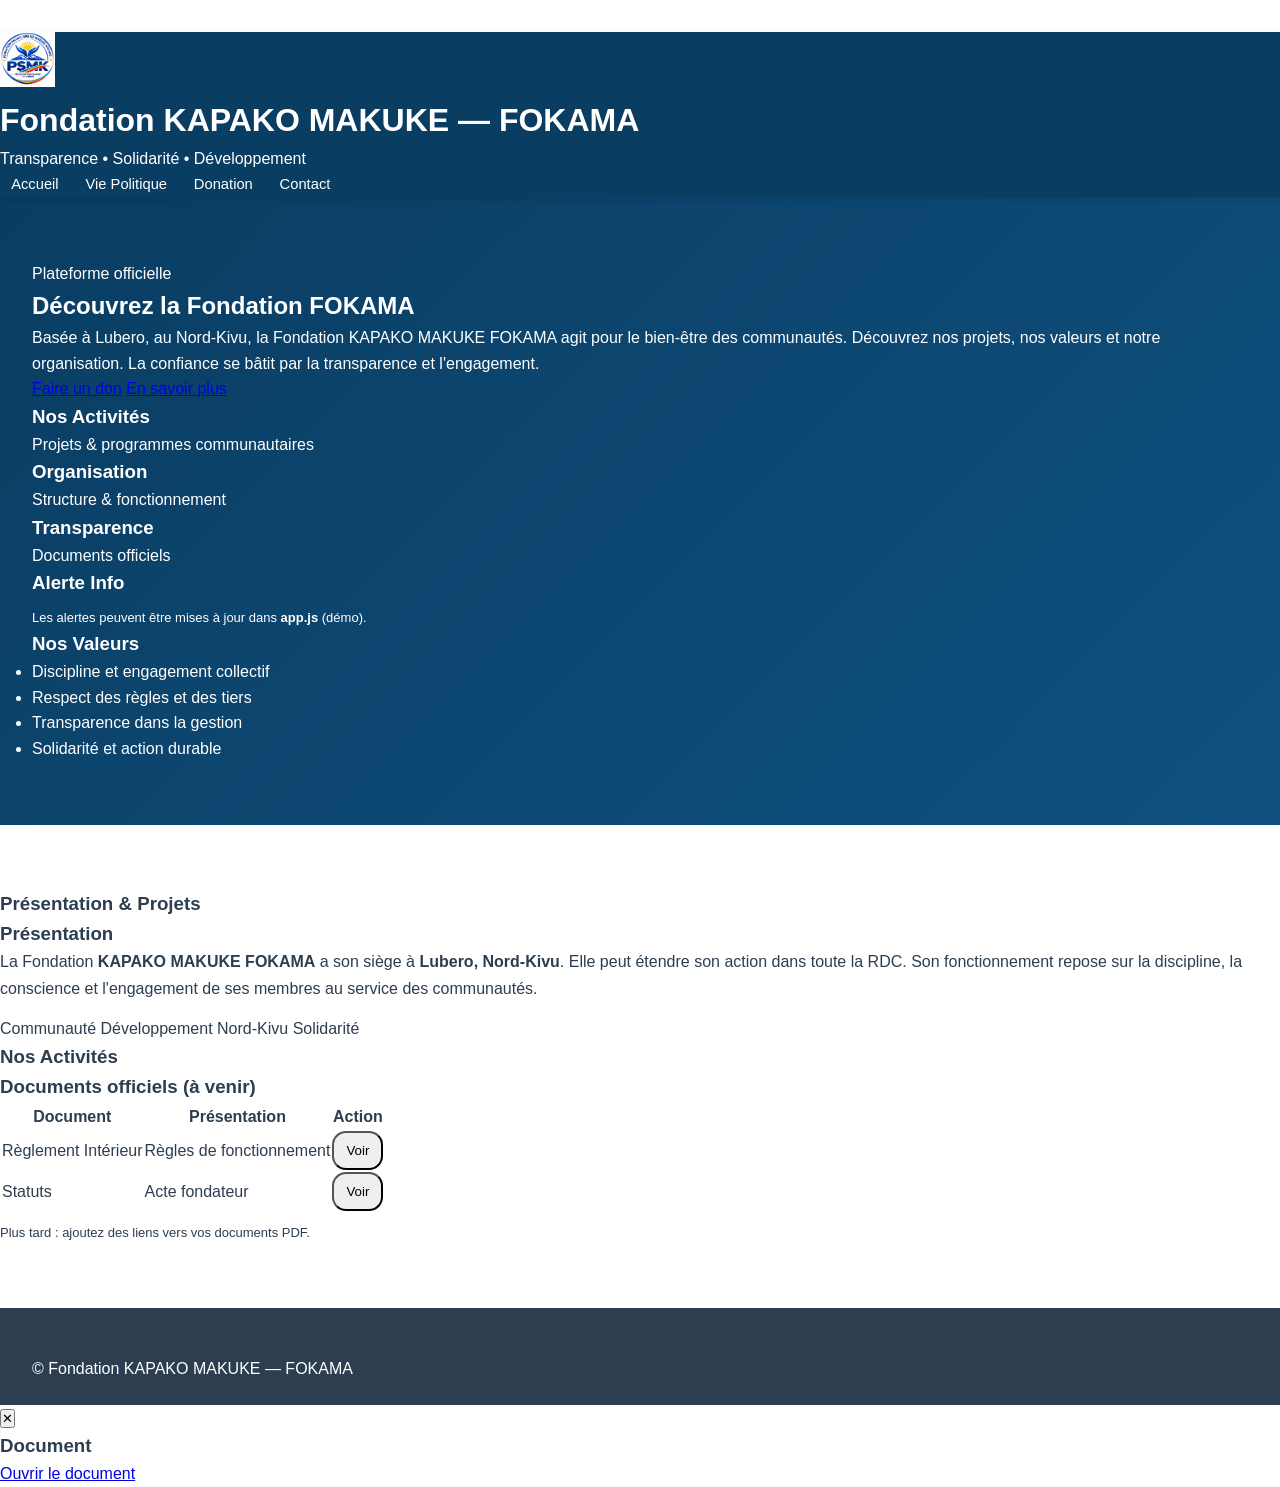
==== commit b50b1817: "index.html" ====
--- a/index.html
+++ b/index.html
@@ -11,16 +11,15 @@
     <header class="header">
         <div class="header-inner">
             <div class="brand">
-                <img class="logo" src="logo.png" alt="Logo Fondation FOKAMA" />
+                <img class="logo" src="logo.png" alt="Logo Fondation" />
                 <div>
-                    <h1>Fondation KAPAKO MAKUKE</h1>
-                    <div class="sub">FOKAMA — Transparence • Solidarité • Développement</div>
+                    <h1>Fondation KAPAKO MAKUKE — FOKAMA</h1>
+                    <div class="sub">Transparence • Solidarité • Développement</div>
                 </div>
             </div>
 
             <nav class="nav">
                 <a href="accueil.html">Accueil</a>
-                <a href="reglement-interieur.html">Règlement Intérieur</a>
                 <a href="politique.html">Vie Politique</a>
                 <a href="donation.html">Donation</a>
                 <a href="contact.html">Contact</a>
@@ -31,17 +30,17 @@
     <div class="wrap">
         <section class="hero">
             <div class="panel hero-left">
-                <div class="kicker"><span class="dot"></span>Plateforme officielle de la Fondation</div>
-                <h2 class="hero-title">Suivez nos projets et nos engagements</h2>
+                <div class="kicker"><span class="dot"></span>Plateforme officielle</div>
+                <h2 class="hero-title">Découvrez la Fondation FOKAMA</h2>
                 <p class="hero-text">
-                    Découvrez nos activités, nos rapports, et le fonctionnement de la Fondation 
-                    KAPAKO MAKUKE — FOKAMA. Basée à Lubero (Nord-Kivu), nous œuvrons pour 
-                    le développement communautaire dans la région et au-delà.
+                    Basée à Lubero, au Nord-Kivu, la Fondation KAPAKO MAKUKE FOKAMA agit pour 
+                    le bien-être des communautés. Découvrez nos projets, nos valeurs et notre 
+                    organisation. La confiance se bâtit par la transparence et l'engagement.
                 </p>
 
                 <div class="cta">
                     <a class="btn btn-primary" href="donation.html">Faire un don</a>
-                    <a class="btn btn-ghost" href="reglement-interieur.html">Consulter le Règlement Intérieur</a>
+                    <a class="btn btn-ghost" href="politique.html">En savoir plus</a>
                 </div>
 
                 <div class="hr"></div>
@@ -49,15 +48,15 @@
                 <div class="grid" style="grid-template-columns:repeat(3, 1fr); margin-top:0;">
                     <div class="card">
                         <h3>Nos Activités</h3>
-                        <p class="muted">Programmes communautaires</p>
+                        <p class="muted">Projets & programmes communautaires</p>
                     </div>
                     <div class="card">
-                        <h3>Documents officiels</h3>
-                        <p class="muted">Statuts & Règlement Intérieur</p>
+                        <h3>Organisation</h3>
+                        <p class="muted">Structure & fonctionnement</p>
                     </div>
                     <div class="card">
                         <h3>Transparence</h3>
-                        <p class="muted">Gestion responsable & rapports</p>
+                        <p class="muted">Documents officiels</p>
                     </div>
                 </div>
             </div>
@@ -66,7 +65,7 @@
                 <div class="card">
                     <h3>Alerte Info</h3>
                     <ul class="list" id="alertes"></ul>
-                    <p class="muted" style="margin-top:10px; font-size:13px;">Les alertes peuvent être mises à jour dans <b>app.js</b>.</p>
+                    <p class="muted" style="margin-top:10px; font-size:13px;">Les alertes peuvent être mises à jour dans <b>app.js</b> (démo).</p>
                 </div>
 
                 <div class="card">
@@ -75,50 +74,43 @@
                         <li>Discipline et engagement collectif</li>
                         <li>Respect des règles et des tiers</li>
                         <li>Transparence dans la gestion</li>
-                        <li>Solidarité et développement durable</li>
+                        <li>Solidarité et action durable</li>
                     </ul>
                 </div>
             </div>
         </section>
 
-        <h3 class="section-title">Présentation & Organisation</h3>
+        <h3 class="section-title">Présentation & Projets</h3>
         <section class="grid">
             <div class="card">
-                <h3>À propos de FOKAMA</h3>
+                <h3>Présentation</h3>
                 <p class="muted" style="line-height:1.65;">
-                    La <b>Fondation KAPAKO MAKUKE — FOKAMA</b> a son siège à <b>Lubero, Province du Nord-Kivu</b>. 
-                    Elle peut étendre son action dans toute la République Démocratique du Congo. 
-                    La fondation repose sur la discipline, la conscience et l'engagement de ses membres.
+                    La Fondation <b>KAPAKO MAKUKE FOKAMA</b> a son siège à <b>Lubero, Nord-Kivu</b>. 
+                    Elle peut étendre son action dans toute la RDC. Son fonctionnement repose 
+                    sur la discipline, la conscience et l'engagement de ses membres au service 
+                    des communautés.
                 </p>
                 <div class="badges" style="margin-top:14px;">
+                    <span class="badge">Communauté</span>
                     <span class="badge">Développement</span>
+                    <span class="badge">Nord-Kivu</span>
                     <span class="badge">Solidarité</span>
-                    <span class="badge">Communauté</span>
-                    <span class="badge">Nord-Kivu</span>
                 </div>
             </div>
 
             <div class="card">
-                <h3>Structure</h3>
-                <ul class="list">
-                    <li><b>Assemblée Générale</b> — Organe suprême</li>
-                    <li><b>Conseil d'Administration</b> — Direction stratégique</li>
-                    <li><b>Coordination</b> — Exécution des projets</li>
-                    <li><b>Antennes</b> — Déploiement local</li>
-                </ul>
-                <p class="muted" style="margin-top:10px; font-size:13px;">
-                    Chaque organe travaille dans les limites des responsabilités définies par les statuts et le Règlement Intérieur.
-                </p>
+                <h3>Nos Activités</h3>
+                <div class="timeline" id="activities"></div>
             </div>
 
             <div class="card">
-                <h3>Rapports & Documents</h3>
+                <h3>Documents officiels (à venir)</h3>
                 <table class="table">
                     <thead>
                         <tr>
                             <th>Document</th>
-                            <th>Description</th>
-                            <th>Accès</th>
+                            <th>Présentation</th>
+                            <th>Action</th>
                         </tr>
                     </thead>
                     <tbody>
@@ -126,7 +118,8 @@
                             <td>Règlement Intérieur</td>
                             <td class="muted">Règles de fonctionnement</td>
                             <td>
-                                <a href="reglement-interieur.html" class="btn btn-primary" style="padding:10px 12px; border-radius:14px;">Lire</a>
+                                <button class="btn btn-primary" style="padding:10px 12px; border-radius:14px;"
+                                    data-modal="report" data-title="Règlement Intérieur" type="button">Voir</button>
                             </td>
                         </tr>
                         <tr>
@@ -134,20 +127,20 @@
                             <td class="muted">Acte fondateur</td>
                             <td>
                                 <button class="btn btn-primary" style="padding:10px 12px; border-radius:14px;"
-                                    data-modal="statuts" data-title="Statuts de la Fondation" type="button">À venir</button>
+                                    data-modal="report" data-title="Statuts de la Fondation" type="button">Voir</button>
                             </td>
                         </tr>
                     </tbody>
                 </table>
                 <p class="muted" style="margin-top:10px; font-size:13px;">
-                    Les rapports d'activités seront publiés régulièrement.
+                    Plus tard : ajoutez des liens vers vos documents PDF.
                 </p>
             </div>
         </section>
     </div>
 
     <footer class="footer">
-        © <span id="year"></span> Fondation KAPAKO MAKUKE — FOKAMA • Lubero, Nord-Kivu, RDC
+        © <span id="year"></span> Fondation KAPAKO MAKUKE — FOKAMA
     </footer>
 
     <div id="modal" class="modal" aria-hidden="true">
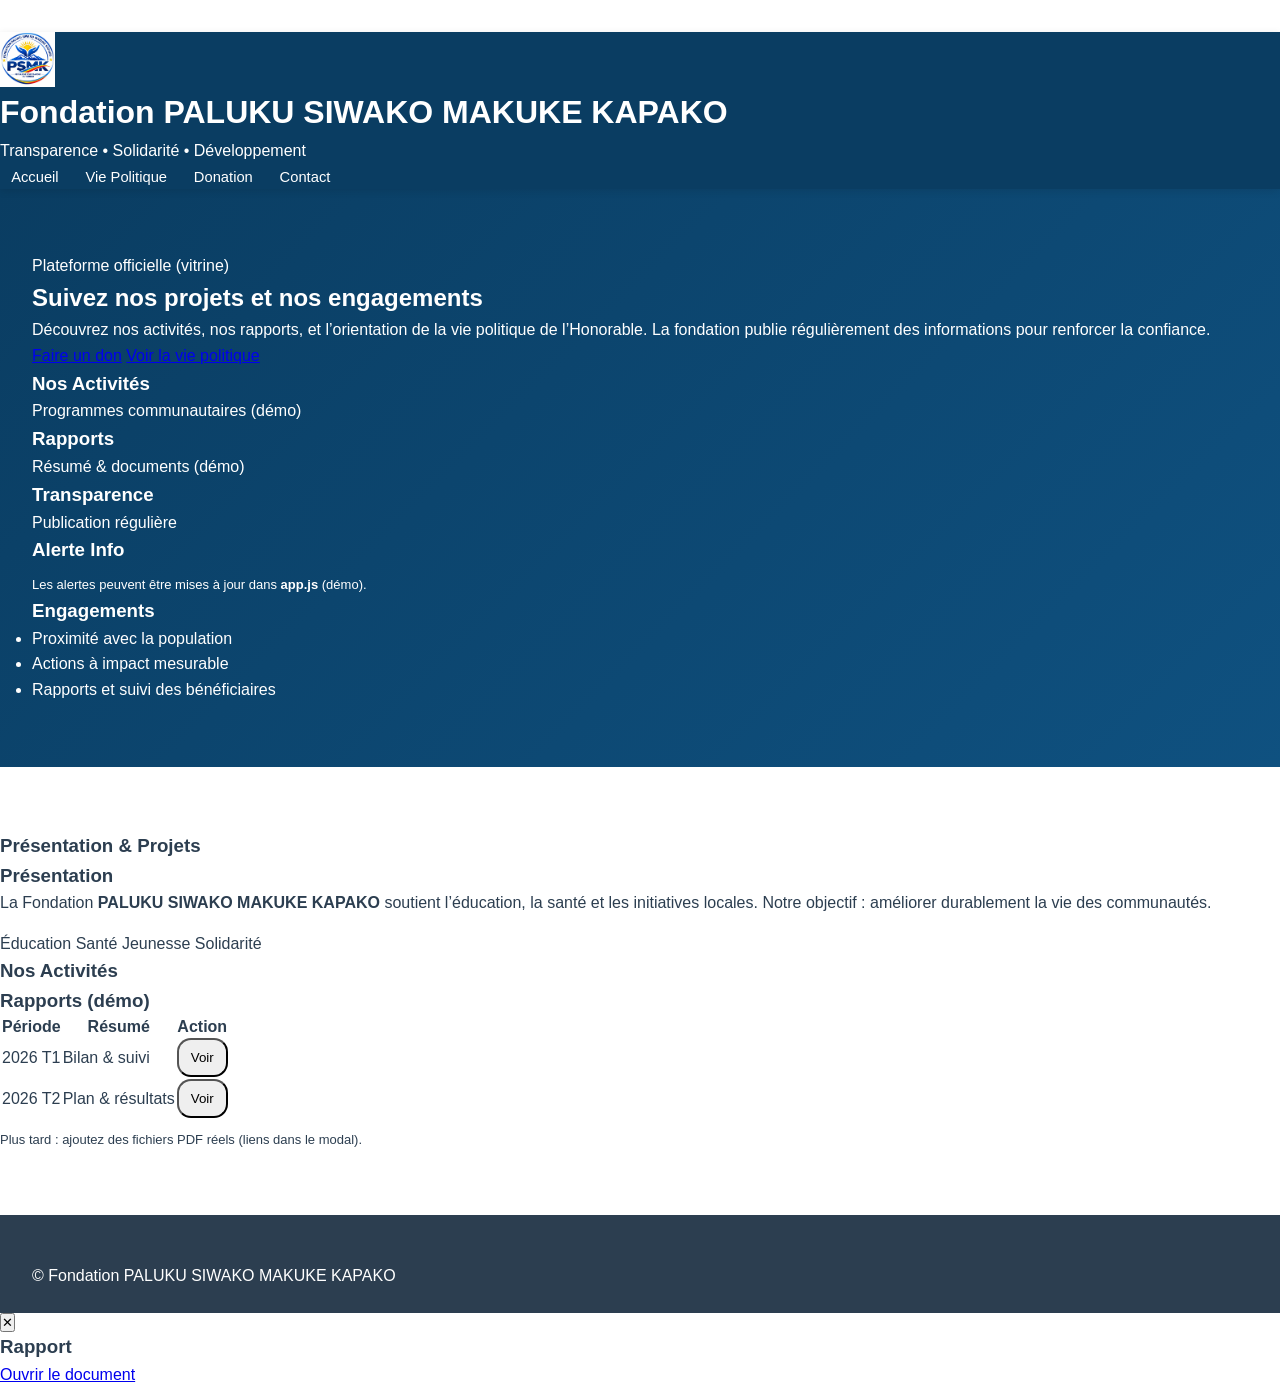
==== commit 5c24c04f: "index.html" ====
--- a/index.html
+++ b/index.html
@@ -1,157 +1,152 @@
-<!doctype html>
 <html lang="fr">
 <head>
-    <meta charset="utf-8" />
-    <meta name="viewport" content="width=device-width,initial-scale=1" />
-    <title>Accueil • Fondation KAPAKO MAKUKE — FOKAMA</title>
-    <link rel="stylesheet" href="style.css" />
+<meta charset="utf-8" />
+<meta name="viewport" content="width=device-width,initial-scale=1" />
+<title>Accueil • Fondation PALUKU SIWAKO MAKUKE KAPAKO</title>
+<link rel="stylesheet" href="style.css" />
 </head>
 <body>
 
-    <header class="header">
-        <div class="header-inner">
-            <div class="brand">
-                <img class="logo" src="logo.png" alt="Logo Fondation" />
-                <div>
-                    <h1>Fondation KAPAKO MAKUKE — FOKAMA</h1>
-                    <div class="sub">Transparence • Solidarité • Développement</div>
-                </div>
-            </div>
+  <header class="header">
+<div class="header-inner">
+<div class="brand">
+<img class="logo" src="logo.png" alt="Logo Fondation" />
+<div>
+<h1>Fondation PALUKU SIWAKO MAKUKE KAPAKO</h1>
+<div class="sub">Transparence • Solidarité • Développement</div>
+</div>
+</div>
 
-            <nav class="nav">
-                <a href="accueil.html">Accueil</a>
-                <a href="politique.html">Vie Politique</a>
-                <a href="donation.html">Donation</a>
-                <a href="contact.html">Contact</a>
-            </nav>
-        </div>
-    </header>
+      <nav class="nav">
+<a href="accueil.html">Accueil</a>
+<a href="politique.html">Vie Politique</a>
+<a href="donation.html">Donation</a>
+<a href="contact.html">Contact</a>
+</nav>
+</div>
+</header>
 
-    <div class="wrap">
-        <section class="hero">
-            <div class="panel hero-left">
-                <div class="kicker"><span class="dot"></span>Plateforme officielle</div>
-                <h2 class="hero-title">Découvrez la Fondation FOKAMA</h2>
-                <p class="hero-text">
-                    Basée à Lubero, au Nord-Kivu, la Fondation KAPAKO MAKUKE FOKAMA agit pour 
-                    le bien-être des communautés. Découvrez nos projets, nos valeurs et notre 
-                    organisation. La confiance se bâtit par la transparence et l'engagement.
-                </p>
+  <div class="wrap">
+<section class="hero">
+<div class="panel hero-left">
+<div class="kicker"><span class="dot"></span>Plateforme officielle (vitrine)</div>
+<h2 class="hero-title">Suivez nos projets et nos engagements</h2>
+<p class="hero-text">
+Découvrez nos activités, nos rapports, et l’orientation de la vie politique de
+l’Honorable. La fondation publie régulièrement des informations pour renforcer la confiance.
+</p>
 
-                <div class="cta">
-                    <a class="btn btn-primary" href="donation.html">Faire un don</a>
-                    <a class="btn btn-ghost" href="politique.html">En savoir plus</a>
-                </div>
+        <div class="cta">
+<a class="btn btn-primary" href="donation.html">Faire un don</a>
+<a class="btn btn-ghost" href="politique.html">Voir la vie politique</a>
+</div>
 
-                <div class="hr"></div>
+        <div class="hr"></div>
 
-                <div class="grid" style="grid-template-columns:repeat(3, 1fr); margin-top:0;">
-                    <div class="card">
-                        <h3>Nos Activités</h3>
-                        <p class="muted">Projets & programmes communautaires</p>
-                    </div>
-                    <div class="card">
-                        <h3>Organisation</h3>
-                        <p class="muted">Structure & fonctionnement</p>
-                    </div>
-                    <div class="card">
-                        <h3>Transparence</h3>
-                        <p class="muted">Documents officiels</p>
-                    </div>
-                </div>
-            </div>
+        <div class="grid" style="grid-template-columns:repeat(3, 1fr); margin-top:0;">
+<div class="card">
+<h3>Nos Activités</h3>
+<p class="muted">Programmes communautaires (démo)</p>
+</div>
+<div class="card">
+<h3>Rapports</h3>
+<p class="muted">Résumé & documents (démo)</p>
+</div>
+<div class="card">
+<h3>Transparence</h3>
+<p class="muted">Publication régulière</p>
+</div>
+</div>
+</div>
 
-            <div class="hero-right">
-                <div class="card">
-                    <h3>Alerte Info</h3>
-                    <ul class="list" id="alertes"></ul>
-                    <p class="muted" style="margin-top:10px; font-size:13px;">Les alertes peuvent être mises à jour dans <b>app.js</b> (démo).</p>
-                </div>
+      <div class="hero-right">
+<div class="card">
+<h3>Alerte Info</h3>
+<ul class="list" id="alertes"></ul>
+<p class="muted" style="margin-top:10px; font-size:13px;">Les alertes peuvent être mises à jour dans <b>app.js</b> (démo).</p>
+</div>
 
-                <div class="card">
-                    <h3>Nos Valeurs</h3>
-                    <ul class="list">
-                        <li>Discipline et engagement collectif</li>
-                        <li>Respect des règles et des tiers</li>
-                        <li>Transparence dans la gestion</li>
-                        <li>Solidarité et action durable</li>
-                    </ul>
-                </div>
-            </div>
-        </section>
+        <div class="card">
+<h3>Engagements</h3>
+<ul class="list">
+<li>Proximité avec la population</li>
+<li>Actions à impact mesurable</li>
+<li>Rapports et suivi des bénéficiaires</li>
+</ul>
+</div>
+</div>
+</section>
 
-        <h3 class="section-title">Présentation & Projets</h3>
-        <section class="grid">
-            <div class="card">
-                <h3>Présentation</h3>
-                <p class="muted" style="line-height:1.65;">
-                    La Fondation <b>KAPAKO MAKUKE FOKAMA</b> a son siège à <b>Lubero, Nord-Kivu</b>. 
-                    Elle peut étendre son action dans toute la RDC. Son fonctionnement repose 
-                    sur la discipline, la conscience et l'engagement de ses membres au service 
-                    des communautés.
-                </p>
-                <div class="badges" style="margin-top:14px;">
-                    <span class="badge">Communauté</span>
-                    <span class="badge">Développement</span>
-                    <span class="badge">Nord-Kivu</span>
-                    <span class="badge">Solidarité</span>
-                </div>
-            </div>
+    <h3 class="section-title">Présentation & Projets</h3>
+<section class="grid">
+<div class="card">
+<h3>Présentation</h3>
+<p class="muted" style="line-height:1.65;">
+La Fondation <b>PALUKU SIWAKO MAKUKE KAPAKO</b> soutient l’éducation, la santé
+et les initiatives locales. Notre objectif : améliorer durablement la vie des communautés.
+</p>
+<div class="badges" style="margin-top:14px;">
+<span class="badge">Éducation</span>
+<span class="badge">Santé</span>
+<span class="badge">Jeunesse</span>
+<span class="badge">Solidarité</span>
+</div>
+</div>
 
-            <div class="card">
-                <h3>Nos Activités</h3>
-                <div class="timeline" id="activities"></div>
-            </div>
+      <div class="card">
+<h3>Nos Activités</h3>
+<div class="timeline" id="activities"></div>
+</div>
 
-            <div class="card">
-                <h3>Documents officiels (à venir)</h3>
-                <table class="table">
-                    <thead>
-                        <tr>
-                            <th>Document</th>
-                            <th>Présentation</th>
-                            <th>Action</th>
-                        </tr>
-                    </thead>
-                    <tbody>
-                        <tr>
-                            <td>Règlement Intérieur</td>
-                            <td class="muted">Règles de fonctionnement</td>
-                            <td>
-                                <button class="btn btn-primary" style="padding:10px 12px; border-radius:14px;"
-                                    data-modal="report" data-title="Règlement Intérieur" type="button">Voir</button>
-                            </td>
-                        </tr>
-                        <tr>
-                            <td>Statuts</td>
-                            <td class="muted">Acte fondateur</td>
-                            <td>
-                                <button class="btn btn-primary" style="padding:10px 12px; border-radius:14px;"
-                                    data-modal="report" data-title="Statuts de la Fondation" type="button">Voir</button>
-                            </td>
-                        </tr>
-                    </tbody>
-                </table>
-                <p class="muted" style="margin-top:10px; font-size:13px;">
-                    Plus tard : ajoutez des liens vers vos documents PDF.
-                </p>
-            </div>
-        </section>
-    </div>
+      <div class="card">
+<h3>Rapports (démo)</h3>
+<table class="table">
+<thead>
+<tr>
+<th>Période</th>
+<th>Résumé</th>
+<th>Action</th>
+</tr>
+</thead>
+<tbody>
+<tr>
+<td>2026 T1</td>
+<td class="muted">Bilan & suivi</td>
+<td>
+<button class="btn btn-primary" style="padding:10px 12px; border-radius:14px;"
+data-modal="report" data-title="Rapport 2026 T1" type="button">Voir</button>
+</td>
+</tr>
+<tr>
+<td>2026 T2</td>
+<td class="muted">Plan & résultats</td>
+<td>
+<button class="btn btn-primary" style="padding:10px 12px; border-radius:14px;"
+data-modal="report" data-title="Rapport 2026 T2" type="button">Voir</button>
+</td>
+</tr>
+</tbody>
+</table>
+<p class="muted" style="margin-top:10px; font-size:13px;">
+Plus tard : ajoutez des fichiers PDF réels (liens dans le modal).
+</p>
+</div>
+</section>
+</div>
 
-    <footer class="footer">
-        © <span id="year"></span> Fondation KAPAKO MAKUKE — FOKAMA
-    </footer>
+  <footer class="footer">
+© <span id="year"></span> Fondation PALUKU SIWAKO MAKUKE KAPAKO
+</footer>
 
-    <div id="modal" class="modal" aria-hidden="true">
-        <div class="modal-content">
-            <button class="modal-close" type="button" aria-label="Fermer">✕</button>
-            <h3 id="modalTitle">Document</h3>
-            <p id="modalText"></p>
-            <a id="modalLink" href="#" target="_blank" rel="noreferrer" class="btn btn-ghost" style="margin-top:10px;">Ouvrir le document</a>
-        </div>
-    </div>
+  <div id="modal" class="modal" aria-hidden="true">
+<div class="modal-content">
+<button class="modal-close" type="button" aria-label="Fermer">✕</button>
+<h3 id="modalTitle">Rapport</h3>
+<p id="modalText"></p>
+<a id="modalLink" href="#" target="_blank" rel="noreferrer" class="btn btn-ghost" style="margin-top:10px;">Ouvrir le document</a>
+</div>
+</div>
 
-    <script src="app.js"></script>
+  <script src="app.js"></script>
 </body>
 </html>
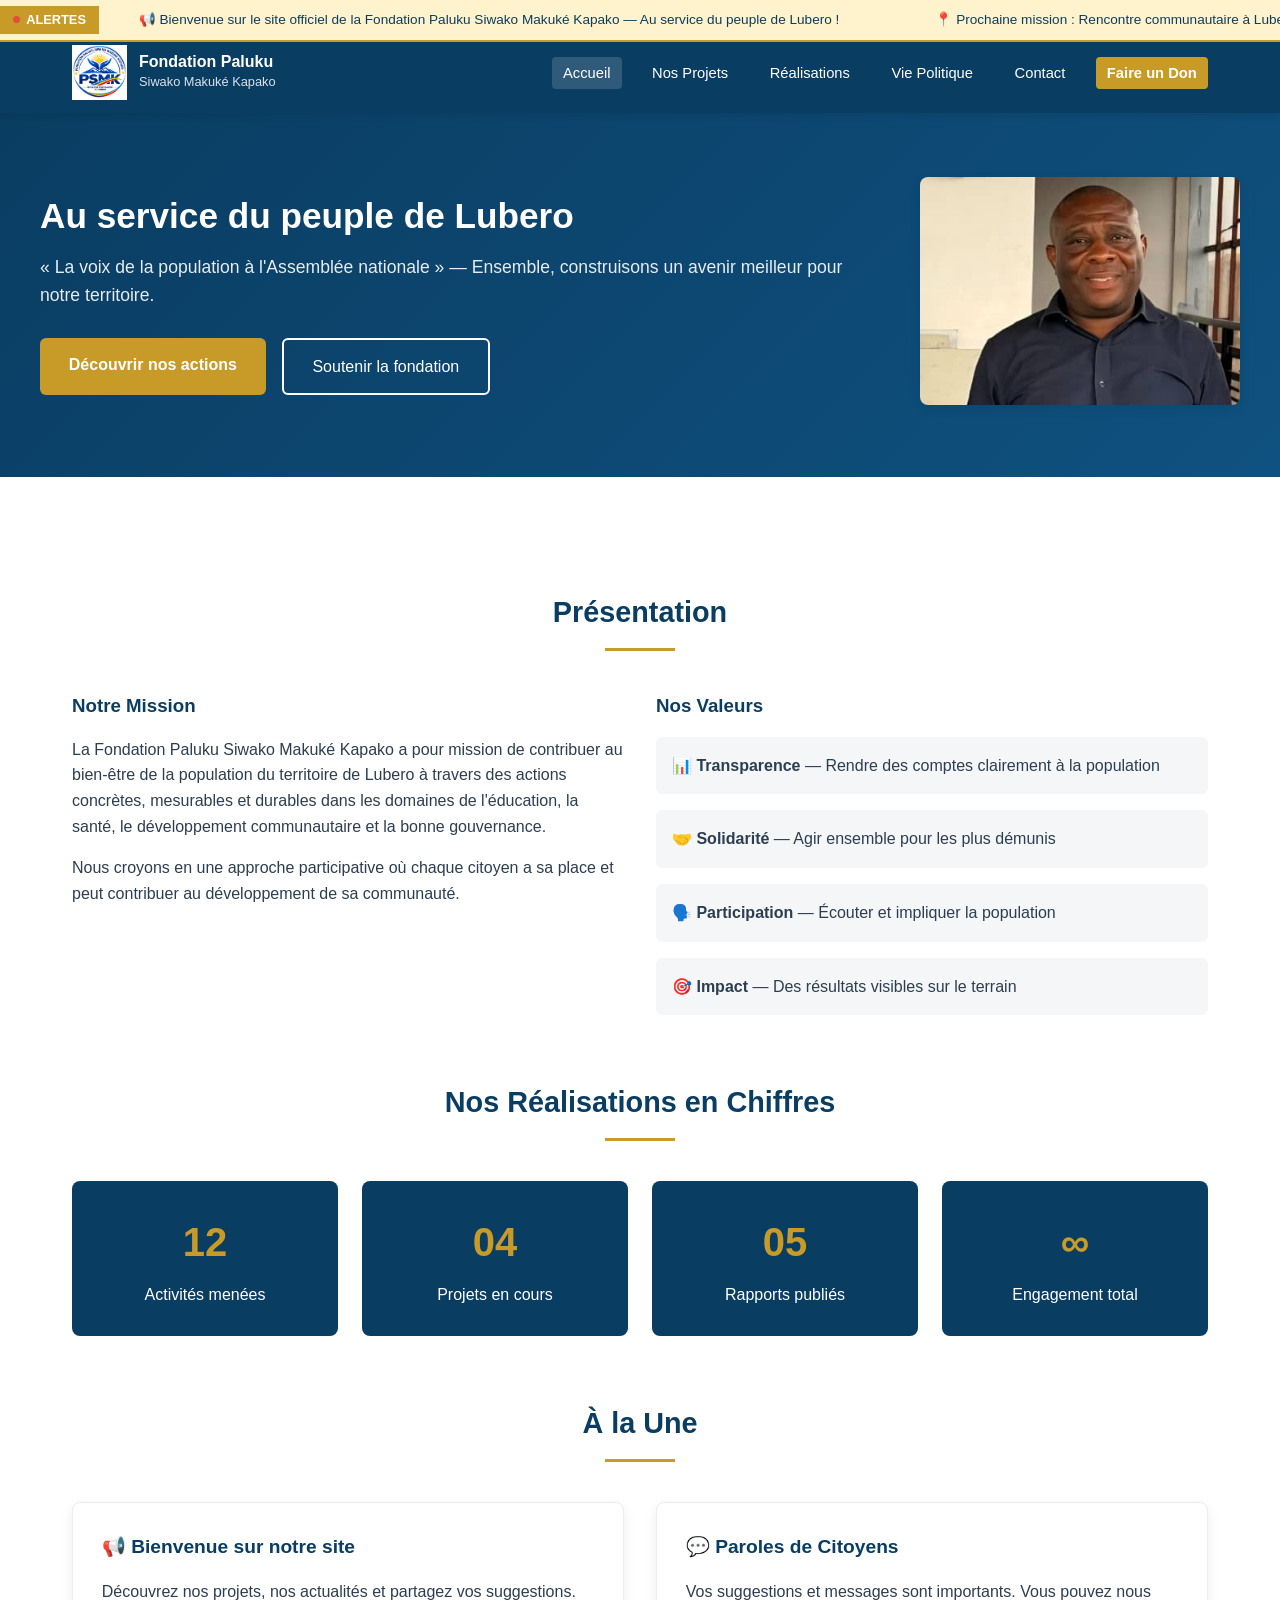
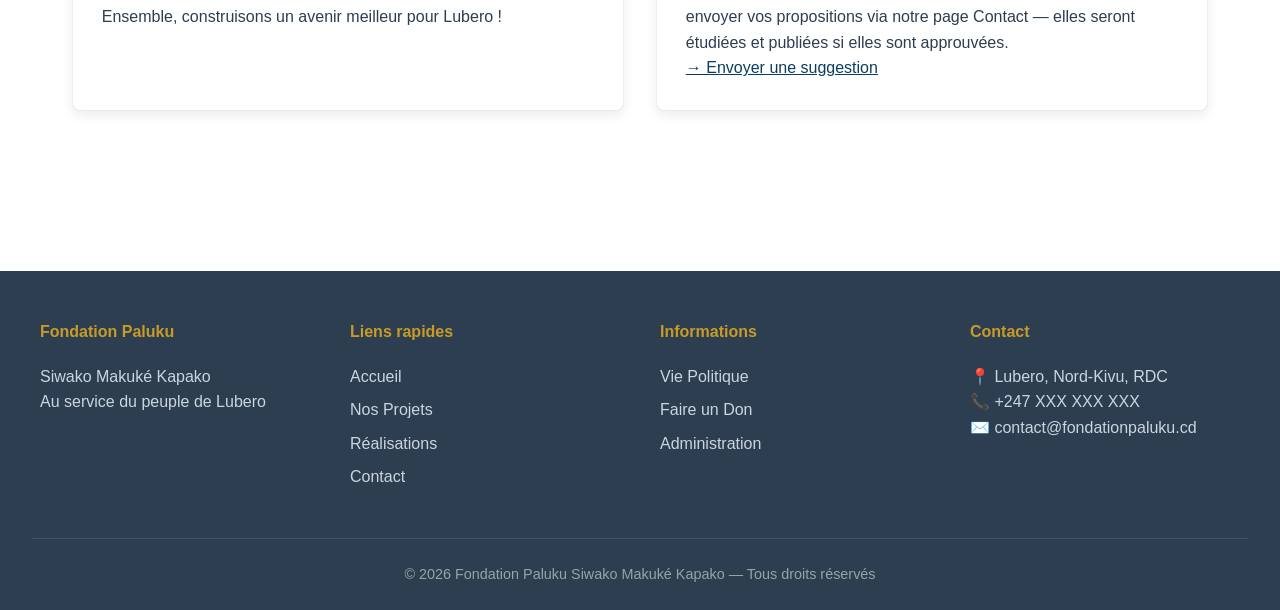
==== commit bba93ea2: "index.html" ====
--- a/index.html
+++ b/index.html
@@ -1,152 +1,157 @@
+<!DOCTYPE html>
 <html lang="fr">
 <head>
-<meta charset="utf-8" />
-<meta name="viewport" content="width=device-width,initial-scale=1" />
-<title>Accueil • Fondation PALUKU SIWAKO MAKUKE KAPAKO</title>
-<link rel="stylesheet" href="style.css" />
+  <meta charset="UTF-8">
+  <meta name="viewport" content="width=device-width, initial-scale=1.0">
+  <title>Accueil — Fondation Paluku Siwako Makuké Kapako</title>
+  <link rel="stylesheet" href="style.css">
 </head>
 <body>
 
-  <header class="header">
-<div class="header-inner">
-<div class="brand">
-<img class="logo" src="logo.png" alt="Logo Fondation" />
-<div>
-<h1>Fondation PALUKU SIWAKO MAKUKE KAPAKO</h1>
-<div class="sub">Transparence • Solidarité • Développement</div>
-</div>
+  <header>
+    <div class="header-contenu">
+      <div class="logo-conteneur">
+        <!-- Remplacez par votre logo : <img src="images/logo.png" alt="Logo Fondation" class="logo"> -->
+        <img src="logo.png" alt="Logo Fondation Paluku" class="logo">
+
+        <div class="header-titre">
+          <h1>Fondation Paluku</h1>
+          <p>Siwako Makuké Kapako</p>
+        </div>
+      </div>
+      <nav>
+        <ul>
+          <li><a href="index.html" class="actif">Accueil</a></li>
+          <li><a href="projets.html">Nos Projets</a></li>
+          <li><a href="realisations.html">Réalisations</a></li>
+          <li><a href="vie-politique.html">Vie Politique</a></li>
+          <li><a href="contact.html">Contact</a></li>
+          <li><a href="faire-un-don.html" class="bouton-don">Faire un Don</a></li>
+        </ul>
+      </nav>
+    </div>
+  </header>
+
+<!-- ===== BARRE ALERTES & ACTUALITÉS ===== -->
+<div class="barre-alertes">
+  <div class="etiquette-alerte">
+    <span class="point-clignotant"></span>
+    ALERTES
+  </div>
+  <div class="contenu-actualites">
+    <span class="item-actu">📢 Bienvenue sur le site officiel de la Fondation Paluku Siwako Makuké Kapako — Au service du peuple de Lubero !</span>
+    <span class="item-actu">📍 Prochaine mission : Rencontre communautaire à Lubero-centre — 15 novembre 2026</span>
+    <span class="item-actu">📚 Campagne de distribution de kits scolaires en cours — Merci à nos donateurs !</span>
+    <span class="item-actu">💬 Envoyez vos suggestions via notre page Contact — Votre voix compte !</span>
+  </div>
 </div>
 
-      <nav class="nav">
-<a href="accueil.html">Accueil</a>
-<a href="politique.html">Vie Politique</a>
-<a href="donation.html">Donation</a>
-<a href="contact.html">Contact</a>
-</nav>
-</div>
-</header>
 
-  <div class="wrap">
-<section class="hero">
-<div class="panel hero-left">
-<div class="kicker"><span class="dot"></span>Plateforme officielle (vitrine)</div>
-<h2 class="hero-title">Suivez nos projets et nos engagements</h2>
-<p class="hero-text">
-Découvrez nos activités, nos rapports, et l’orientation de la vie politique de
-l’Honorable. La fondation publie régulièrement des informations pour renforcer la confiance.
-</p>
+  <section class="hero">
+    <div class="hero-contenu">
+      <div class="hero-texte">
+        <h2>Au service du peuple de Lubero</h2>
+        <p>« La voix de la population à l'Assemblée nationale » — Ensemble, construisons un avenir meilleur pour notre territoire.</p>
+        <div class="bouton-groupe">
+          <a href="projets.html" class="bouton-primaire">Découvrir nos actions</a>
+          <a href="faire-un-don.html" class="bouton-secondaire">Soutenir la fondation</a>
+        </div>
+      </div>
+      <div>
+        <!-- Remplacez par la photo de l'Honorable Paluku : <img src="images/depute.jpg" alt="Honorable Paluku Siwako Makuké Kapako" class="photo-honorable"> -->
+        <img src="depute.png" alt="Honorable Paluku Siwako Makuké Kapako" class="photo-honorable">
 
-        <div class="cta">
-<a class="btn btn-primary" href="donation.html">Faire un don</a>
-<a class="btn btn-ghost" href="politique.html">Voir la vie politique</a>
-</div>
+      </div>
+    </div>
+  </section>
 
-        <div class="hr"></div>
+  <main>
+    <section>
+      <h2 class="titre-section">Présentation</h2>
+      <div class="grille-2">
+        <div>
+          <h3 style="color:#0A3D62; margin-bottom:1rem;">Notre Mission</h3>
+          <p style="margin-bottom:1rem;">La Fondation Paluku Siwako Makuké Kapako a pour mission de contribuer au bien-être de la population du territoire de Lubero à travers des actions concrètes, mesurables et durables dans les domaines de l'éducation, la santé, le développement communautaire et la bonne gouvernance.</p>
+          <p>Nous croyons en une approche participative où chaque citoyen a sa place et peut contribuer au développement de sa communauté.</p>
+        </div>
+        <div>
+          <h3 style="color:#0A3D62; margin-bottom:1rem;">Nos Valeurs</h3>
+          <div style="display:grid; gap:1rem;">
+            <div style="padding:1rem; background:#F4F6F8; border-radius:6px;"><strong>📊 Transparence</strong> — Rendre des comptes clairement à la population</div>
+            <div style="padding:1rem; background:#F4F6F8; border-radius:6px;"><strong>🤝 Solidarité</strong> — Agir ensemble pour les plus démunis</div>
+            <div style="padding:1rem; background:#F4F6F8; border-radius:6px;"><strong>🗣️ Participation</strong> — Écouter et impliquer la population</div>
+            <div style="padding:1rem; background:#F4F6F8; border-radius:6px;"><strong>🎯 Impact</strong> — Des résultats visibles sur le terrain</div>
+          </div>
+        </div>
+      </div>
+    </section>
 
-        <div class="grid" style="grid-template-columns:repeat(3, 1fr); margin-top:0;">
-<div class="card">
-<h3>Nos Activités</h3>
-<p class="muted">Programmes communautaires (démo)</p>
-</div>
-<div class="card">
-<h3>Rapports</h3>
-<p class="muted">Résumé & documents (démo)</p>
-</div>
-<div class="card">
-<h3>Transparence</h3>
-<p class="muted">Publication régulière</p>
-</div>
-</div>
-</div>
+    <section>
+      <h2 class="titre-section">Nos Réalisations en Chiffres</h2>
+      <div class="grille-stats">
+        <div class="carte-stat">
+          <div class="chiffre">12</div>
+          <p>Activités menées</p>
+        </div>
+        <div class="carte-stat">
+          <div class="chiffre">04</div>
+          <p>Projets en cours</p>
+        </div>
+        <div class="carte-stat">
+          <div class="chiffre">05</div>
+          <p>Rapports publiés</p>
+        </div>
+        <div class="carte-stat">
+          <div class="chiffre">∞</div>
+          <p>Engagement total</p>
+        </div>
+      </div>
+    </section>
 
-      <div class="hero-right">
-<div class="card">
-<h3>Alerte Info</h3>
-<ul class="list" id="alertes"></ul>
-<p class="muted" style="margin-top:10px; font-size:13px;">Les alertes peuvent être mises à jour dans <b>app.js</b> (démo).</p>
-</div>
+    <section>
+      <h2 class="titre-section">À la Une</h2>
+      <div class="grille-2">
+        <div class="carte">
+          <h3>📢 Bienvenue sur notre site</h3>
+          <p>Découvrez nos projets, nos actualités et partagez vos suggestions. Ensemble, construisons un avenir meilleur pour Lubero !</p>
+        </div>
+        <div class="carte">
+          <h3>💬 Paroles de Citoyens</h3>
+          <p>Vos suggestions et messages sont importants. Vous pouvez nous envoyer vos propositions via notre page Contact — elles seront étudiées et publiées si elles sont approuvées.</p>
+          <a href="contact.html" style="color:#0A3D62; font-weight:500;">→ Envoyer une suggestion</a>
+        </div>
+      </div>
+    </section>
+  </main>
 
-        <div class="card">
-<h3>Engagements</h3>
-<ul class="list">
-<li>Proximité avec la population</li>
-<li>Actions à impact mesurable</li>
-<li>Rapports et suivi des bénéficiaires</li>
-</ul>
-</div>
-</div>
-</section>
+  <footer>
+    <div class="footer-contenu">
+      <div class="footer-col">
+        <h4>Fondation Paluku</h4>
+        <p>Siwako Makuké Kapako<br>Au service du peuple de Lubero</p>
+      </div>
+      <div class="footer-col">
+        <h4>Liens rapides</h4>
+        <a href="index.html">Accueil</a>
+        <a href="projets.html">Nos Projets</a>
+        <a href="realisations.html">Réalisations</a>
+        <a href="contact.html">Contact</a>
+      </div>
+      <div class="footer-col">
+        <h4>Informations</h4>
+        <a href="vie-politique.html">Vie Politique</a>
+        <a href="faire-un-don.html">Faire un Don</a>
+        <a href="admin.html">Administration</a>
+      </div>
+      <div class="footer-col">
+        <h4>Contact</h4>
+        <p>📍 Lubero, Nord-Kivu, RDC<br>📞 +247 XXX XXX XXX<br>✉️ contact@fondationpaluku.cd</p>
+      </div>
+    </div>
+    <div class="footer-bas">
+      © 2026 Fondation Paluku Siwako Makuké Kapako — Tous droits réservés
+    </div>
+  </footer>
 
-    <h3 class="section-title">Présentation & Projets</h3>
-<section class="grid">
-<div class="card">
-<h3>Présentation</h3>
-<p class="muted" style="line-height:1.65;">
-La Fondation <b>PALUKU SIWAKO MAKUKE KAPAKO</b> soutient l’éducation, la santé
-et les initiatives locales. Notre objectif : améliorer durablement la vie des communautés.
-</p>
-<div class="badges" style="margin-top:14px;">
-<span class="badge">Éducation</span>
-<span class="badge">Santé</span>
-<span class="badge">Jeunesse</span>
-<span class="badge">Solidarité</span>
-</div>
-</div>
-
-      <div class="card">
-<h3>Nos Activités</h3>
-<div class="timeline" id="activities"></div>
-</div>
-
-      <div class="card">
-<h3>Rapports (démo)</h3>
-<table class="table">
-<thead>
-<tr>
-<th>Période</th>
-<th>Résumé</th>
-<th>Action</th>
-</tr>
-</thead>
-<tbody>
-<tr>
-<td>2026 T1</td>
-<td class="muted">Bilan & suivi</td>
-<td>
-<button class="btn btn-primary" style="padding:10px 12px; border-radius:14px;"
-data-modal="report" data-title="Rapport 2026 T1" type="button">Voir</button>
-</td>
-</tr>
-<tr>
-<td>2026 T2</td>
-<td class="muted">Plan & résultats</td>
-<td>
-<button class="btn btn-primary" style="padding:10px 12px; border-radius:14px;"
-data-modal="report" data-title="Rapport 2026 T2" type="button">Voir</button>
-</td>
-</tr>
-</tbody>
-</table>
-<p class="muted" style="margin-top:10px; font-size:13px;">
-Plus tard : ajoutez des fichiers PDF réels (liens dans le modal).
-</p>
-</div>
-</section>
-</div>
-
-  <footer class="footer">
-© <span id="year"></span> Fondation PALUKU SIWAKO MAKUKE KAPAKO
-</footer>
-
-  <div id="modal" class="modal" aria-hidden="true">
-<div class="modal-content">
-<button class="modal-close" type="button" aria-label="Fermer">✕</button>
-<h3 id="modalTitle">Rapport</h3>
-<p id="modalText"></p>
-<a id="modalLink" href="#" target="_blank" rel="noreferrer" class="btn btn-ghost" style="margin-top:10px;">Ouvrir le document</a>
-</div>
-</div>
-
-  <script src="app.js"></script>
 </body>
 </html>
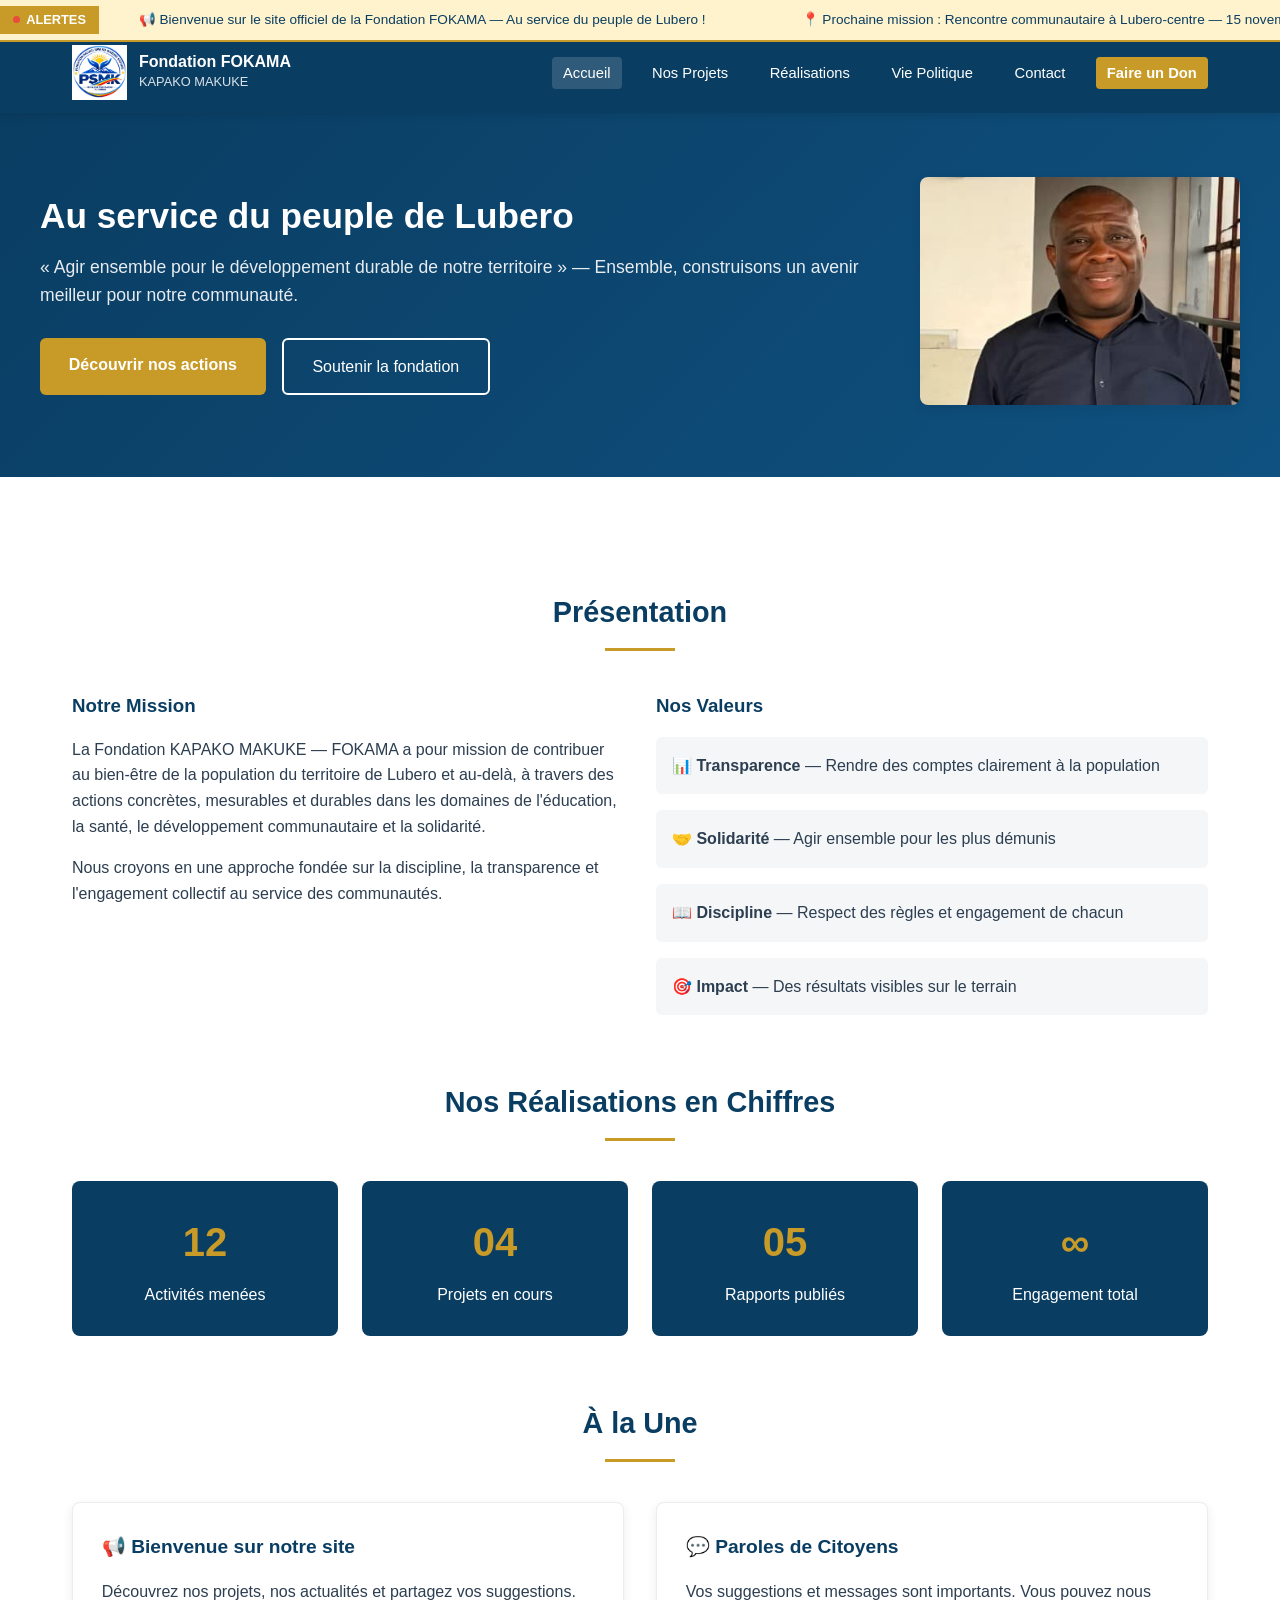
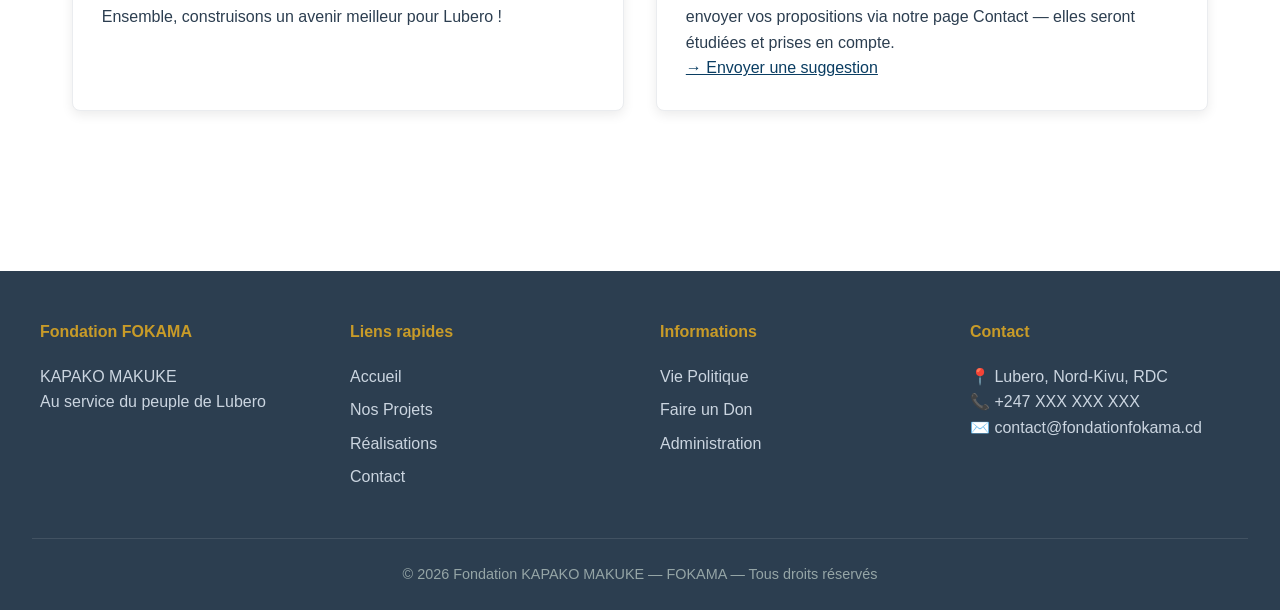
==== commit 2fe06f7f: "index.html" ====
--- a/index.html
+++ b/index.html
@@ -1,157 +1,157 @@
 <!DOCTYPE html>
 <html lang="fr">
 <head>
-  <meta charset="UTF-8">
-  <meta name="viewport" content="width=device-width, initial-scale=1.0">
-  <title>Accueil — Fondation Paluku Siwako Makuké Kapako</title>
-  <link rel="stylesheet" href="style.css">
+    <meta charset="UTF-8">
+    <meta name="viewport" content="width=device-width, initial-scale=1.0">
+    <title>Accueil — Fondation KAPAKO MAKUKE — FOKAMA</title>
+    <link rel="stylesheet" href="style.css">
 </head>
 <body>
 
-  <header>
-    <div class="header-contenu">
-      <div class="logo-conteneur">
-        <!-- Remplacez par votre logo : <img src="images/logo.png" alt="Logo Fondation" class="logo"> -->
-        <img src="logo.png" alt="Logo Fondation Paluku" class="logo">
+    <header>
+        <div class="header-contenu">
+            <div class="logo-conteneur">
+                <!-- Remplacez par votre logo : <img src="images/logo.png" alt="Logo Fondation" class="logo"> -->
+                <img src="logo.png" alt="Logo Fondation FOKAMA" class="logo">
 
-        <div class="header-titre">
-          <h1>Fondation Paluku</h1>
-          <p>Siwako Makuké Kapako</p>
+                <div class="header-titre">
+                    <h1>Fondation FOKAMA</h1>
+                    <p>KAPAKO MAKUKE</p>
+                </div>
+            </div>
+            <nav>
+                <ul>
+                    <li><a href="index.html" class="actif">Accueil</a></li>
+                    <li><a href="projets.html">Nos Projets</a></li>
+                    <li><a href="realisations.html">Réalisations</a></li>
+                    <li><a href="vie-politique.html">Vie Politique</a></li>
+                    <li><a href="contact.html">Contact</a></li>
+                    <li><a href="faire-un-don.html" class="bouton-don">Faire un Don</a></li>
+                </ul>
+            </nav>
         </div>
-      </div>
-      <nav>
-        <ul>
-          <li><a href="index.html" class="actif">Accueil</a></li>
-          <li><a href="projets.html">Nos Projets</a></li>
-          <li><a href="realisations.html">Réalisations</a></li>
-          <li><a href="vie-politique.html">Vie Politique</a></li>
-          <li><a href="contact.html">Contact</a></li>
-          <li><a href="faire-un-don.html" class="bouton-don">Faire un Don</a></li>
-        </ul>
-      </nav>
-    </div>
-  </header>
+    </header>
 
 <!-- ===== BARRE ALERTES & ACTUALITÉS ===== -->
 <div class="barre-alertes">
-  <div class="etiquette-alerte">
-    <span class="point-clignotant"></span>
-    ALERTES
-  </div>
-  <div class="contenu-actualites">
-    <span class="item-actu">📢 Bienvenue sur le site officiel de la Fondation Paluku Siwako Makuké Kapako — Au service du peuple de Lubero !</span>
-    <span class="item-actu">📍 Prochaine mission : Rencontre communautaire à Lubero-centre — 15 novembre 2026</span>
-    <span class="item-actu">📚 Campagne de distribution de kits scolaires en cours — Merci à nos donateurs !</span>
-    <span class="item-actu">💬 Envoyez vos suggestions via notre page Contact — Votre voix compte !</span>
-  </div>
+    <div class="etiquette-alerte">
+        <span class="point-clignotant"></span>
+        ALERTES
+    </div>
+    <div class="contenu-actualites">
+        <span class="item-actu">📢 Bienvenue sur le site officiel de la Fondation FOKAMA — Au service du peuple de Lubero !</span>
+        <span class="item-actu">📍 Prochaine mission : Rencontre communautaire à Lubero-centre — 15 novembre 2026</span>
+        <span class="item-actu">📚 Campagne de distribution de kits scolaires en cours — Merci à nos donateurs !</span>
+        <span class="item-actu">💬 Envoyez vos suggestions via notre page Contact — Votre voix compte !</span>
+    </div>
 </div>
 
 
-  <section class="hero">
-    <div class="hero-contenu">
-      <div class="hero-texte">
-        <h2>Au service du peuple de Lubero</h2>
-        <p>« La voix de la population à l'Assemblée nationale » — Ensemble, construisons un avenir meilleur pour notre territoire.</p>
-        <div class="bouton-groupe">
-          <a href="projets.html" class="bouton-primaire">Découvrir nos actions</a>
-          <a href="faire-un-don.html" class="bouton-secondaire">Soutenir la fondation</a>
+    <section class="hero">
+        <div class="hero-contenu">
+            <div class="hero-texte">
+                <h2>Au service du peuple de Lubero</h2>
+                <p>« Agir ensemble pour le développement durable de notre territoire » — Ensemble, construisons un avenir meilleur pour notre communauté.</p>
+                <div class="bouton-groupe">
+                    <a href="projets.html" class="bouton-primaire">Découvrir nos actions</a>
+                    <a href="faire-un-don.html" class="bouton-secondaire">Soutenir la fondation</a>
+                </div>
+            </div>
+            <div>
+                <!-- Remplacez par la photo de l'Honorable Paluku : <img src="images/depute.jpg" alt="Honorable Paluku Siwako Makuké Kapako" class="photo-honorable"> -->
+                <img src="depute.png" alt="Fondation KAPAKO MAKUKE — FOKAMA" class="photo-honorable">
+
+            </div>
         </div>
-      </div>
-      <div>
-        <!-- Remplacez par la photo de l'Honorable Paluku : <img src="images/depute.jpg" alt="Honorable Paluku Siwako Makuké Kapako" class="photo-honorable"> -->
-        <img src="depute.png" alt="Honorable Paluku Siwako Makuké Kapako" class="photo-honorable">
-
-      </div>
-    </div>
-  </section>
-
-  <main>
-    <section>
-      <h2 class="titre-section">Présentation</h2>
-      <div class="grille-2">
-        <div>
-          <h3 style="color:#0A3D62; margin-bottom:1rem;">Notre Mission</h3>
-          <p style="margin-bottom:1rem;">La Fondation Paluku Siwako Makuké Kapako a pour mission de contribuer au bien-être de la population du territoire de Lubero à travers des actions concrètes, mesurables et durables dans les domaines de l'éducation, la santé, le développement communautaire et la bonne gouvernance.</p>
-          <p>Nous croyons en une approche participative où chaque citoyen a sa place et peut contribuer au développement de sa communauté.</p>
-        </div>
-        <div>
-          <h3 style="color:#0A3D62; margin-bottom:1rem;">Nos Valeurs</h3>
-          <div style="display:grid; gap:1rem;">
-            <div style="padding:1rem; background:#F4F6F8; border-radius:6px;"><strong>📊 Transparence</strong> — Rendre des comptes clairement à la population</div>
-            <div style="padding:1rem; background:#F4F6F8; border-radius:6px;"><strong>🤝 Solidarité</strong> — Agir ensemble pour les plus démunis</div>
-            <div style="padding:1rem; background:#F4F6F8; border-radius:6px;"><strong>🗣️ Participation</strong> — Écouter et impliquer la population</div>
-            <div style="padding:1rem; background:#F4F6F8; border-radius:6px;"><strong>🎯 Impact</strong> — Des résultats visibles sur le terrain</div>
-          </div>
-        </div>
-      </div>
     </section>
 
-    <section>
-      <h2 class="titre-section">Nos Réalisations en Chiffres</h2>
-      <div class="grille-stats">
-        <div class="carte-stat">
-          <div class="chiffre">12</div>
-          <p>Activités menées</p>
+    <main>
+        <section>
+            <h2 class="titre-section">Présentation</h2>
+            <div class="grille-2">
+                <div>
+                    <h3 style="color:#0A3D62; margin-bottom:1rem;">Notre Mission</h3>
+                    <p style="margin-bottom:1rem;">La Fondation KAPAKO MAKUKE — FOKAMA a pour mission de contribuer au bien-être de la population du territoire de Lubero et au-delà, à travers des actions concrètes, mesurables et durables dans les domaines de l'éducation, la santé, le développement communautaire et la solidarité.</p>
+                    <p>Nous croyons en une approche fondée sur la discipline, la transparence et l'engagement collectif au service des communautés.</p>
+                </div>
+                <div>
+                    <h3 style="color:#0A3D62; margin-bottom:1rem;">Nos Valeurs</h3>
+                    <div style="display:grid; gap:1rem;">
+                        <div style="padding:1rem; background:#F4F6F8; border-radius:6px;"><strong>📊 Transparence</strong> — Rendre des comptes clairement à la population</div>
+                        <div style="padding:1rem; background:#F4F6F8; border-radius:6px;"><strong>🤝 Solidarité</strong> — Agir ensemble pour les plus démunis</div>
+                        <div style="padding:1rem; background:#F4F6F8; border-radius:6px;"><strong>📖 Discipline</strong> — Respect des règles et engagement de chacun</div>
+                        <div style="padding:1rem; background:#F4F6F8; border-radius:6px;"><strong>🎯 Impact</strong> — Des résultats visibles sur le terrain</div>
+                    </div>
+                </div>
+            </div>
+        </section>
+
+        <section>
+            <h2 class="titre-section">Nos Réalisations en Chiffres</h2>
+            <div class="grille-stats">
+                <div class="carte-stat">
+                    <div class="chiffre">12</div>
+                    <p>Activités menées</p>
+                </div>
+                <div class="carte-stat">
+                    <div class="chiffre">04</div>
+                    <p>Projets en cours</p>
+                </div>
+                <div class="carte-stat">
+                    <div class="chiffre">05</div>
+                    <p>Rapports publiés</p>
+                </div>
+                <div class="carte-stat">
+                    <div class="chiffre">∞</div>
+                    <p>Engagement total</p>
+                </div>
+            </div>
+        </section>
+
+        <section>
+            <h2 class="titre-section">À la Une</h2>
+            <div class="grille-2">
+                <div class="carte">
+                    <h3>📢 Bienvenue sur notre site</h3>
+                    <p>Découvrez nos projets, nos actualités et partagez vos suggestions. Ensemble, construisons un avenir meilleur pour Lubero !</p>
+                </div>
+                <div class="carte">
+                    <h3>💬 Paroles de Citoyens</h3>
+                    <p>Vos suggestions et messages sont importants. Vous pouvez nous envoyer vos propositions via notre page Contact — elles seront étudiées et prises en compte.</p>
+                    <a href="contact.html" style="color:#0A3D62; font-weight:500;">→ Envoyer une suggestion</a>
+                </div>
+            </div>
+        </section>
+    </main>
+
+    <footer>
+        <div class="footer-contenu">
+            <div class="footer-col">
+                <h4>Fondation FOKAMA</h4>
+                <p>KAPAKO MAKUKE<br>Au service du peuple de Lubero</p>
+            </div>
+            <div class="footer-col">
+                <h4>Liens rapides</h4>
+                <a href="index.html">Accueil</a>
+                <a href="projets.html">Nos Projets</a>
+                <a href="realisations.html">Réalisations</a>
+                <a href="contact.html">Contact</a>
+            </div>
+            <div class="footer-col">
+                <h4>Informations</h4>
+                <a href="vie-politique.html">Vie Politique</a>
+                <a href="faire-un-don.html">Faire un Don</a>
+                <a href="admin.html">Administration</a>
+            </div>
+            <div class="footer-col">
+                <h4>Contact</h4>
+                <p>📍 Lubero, Nord-Kivu, RDC<br>📞 +247 XXX XXX XXX<br>✉️ contact@fondationfokama.cd</p>
+            </div>
         </div>
-        <div class="carte-stat">
-          <div class="chiffre">04</div>
-          <p>Projets en cours</p>
+        <div class="footer-bas">
+            © 2026 Fondation KAPAKO MAKUKE — FOKAMA — Tous droits réservés
         </div>
-        <div class="carte-stat">
-          <div class="chiffre">05</div>
-          <p>Rapports publiés</p>
-        </div>
-        <div class="carte-stat">
-          <div class="chiffre">∞</div>
-          <p>Engagement total</p>
-        </div>
-      </div>
-    </section>
-
-    <section>
-      <h2 class="titre-section">À la Une</h2>
-      <div class="grille-2">
-        <div class="carte">
-          <h3>📢 Bienvenue sur notre site</h3>
-          <p>Découvrez nos projets, nos actualités et partagez vos suggestions. Ensemble, construisons un avenir meilleur pour Lubero !</p>
-        </div>
-        <div class="carte">
-          <h3>💬 Paroles de Citoyens</h3>
-          <p>Vos suggestions et messages sont importants. Vous pouvez nous envoyer vos propositions via notre page Contact — elles seront étudiées et publiées si elles sont approuvées.</p>
-          <a href="contact.html" style="color:#0A3D62; font-weight:500;">→ Envoyer une suggestion</a>
-        </div>
-      </div>
-    </section>
-  </main>
-
-  <footer>
-    <div class="footer-contenu">
-      <div class="footer-col">
-        <h4>Fondation Paluku</h4>
-        <p>Siwako Makuké Kapako<br>Au service du peuple de Lubero</p>
-      </div>
-      <div class="footer-col">
-        <h4>Liens rapides</h4>
-        <a href="index.html">Accueil</a>
-        <a href="projets.html">Nos Projets</a>
-        <a href="realisations.html">Réalisations</a>
-        <a href="contact.html">Contact</a>
-      </div>
-      <div class="footer-col">
-        <h4>Informations</h4>
-        <a href="vie-politique.html">Vie Politique</a>
-        <a href="faire-un-don.html">Faire un Don</a>
-        <a href="admin.html">Administration</a>
-      </div>
-      <div class="footer-col">
-        <h4>Contact</h4>
-        <p>📍 Lubero, Nord-Kivu, RDC<br>📞 +247 XXX XXX XXX<br>✉️ contact@fondationpaluku.cd</p>
-      </div>
-    </div>
-    <div class="footer-bas">
-      © 2026 Fondation Paluku Siwako Makuké Kapako — Tous droits réservés
-    </div>
-  </footer>
+    </footer>
 
 </body>
 </html>
